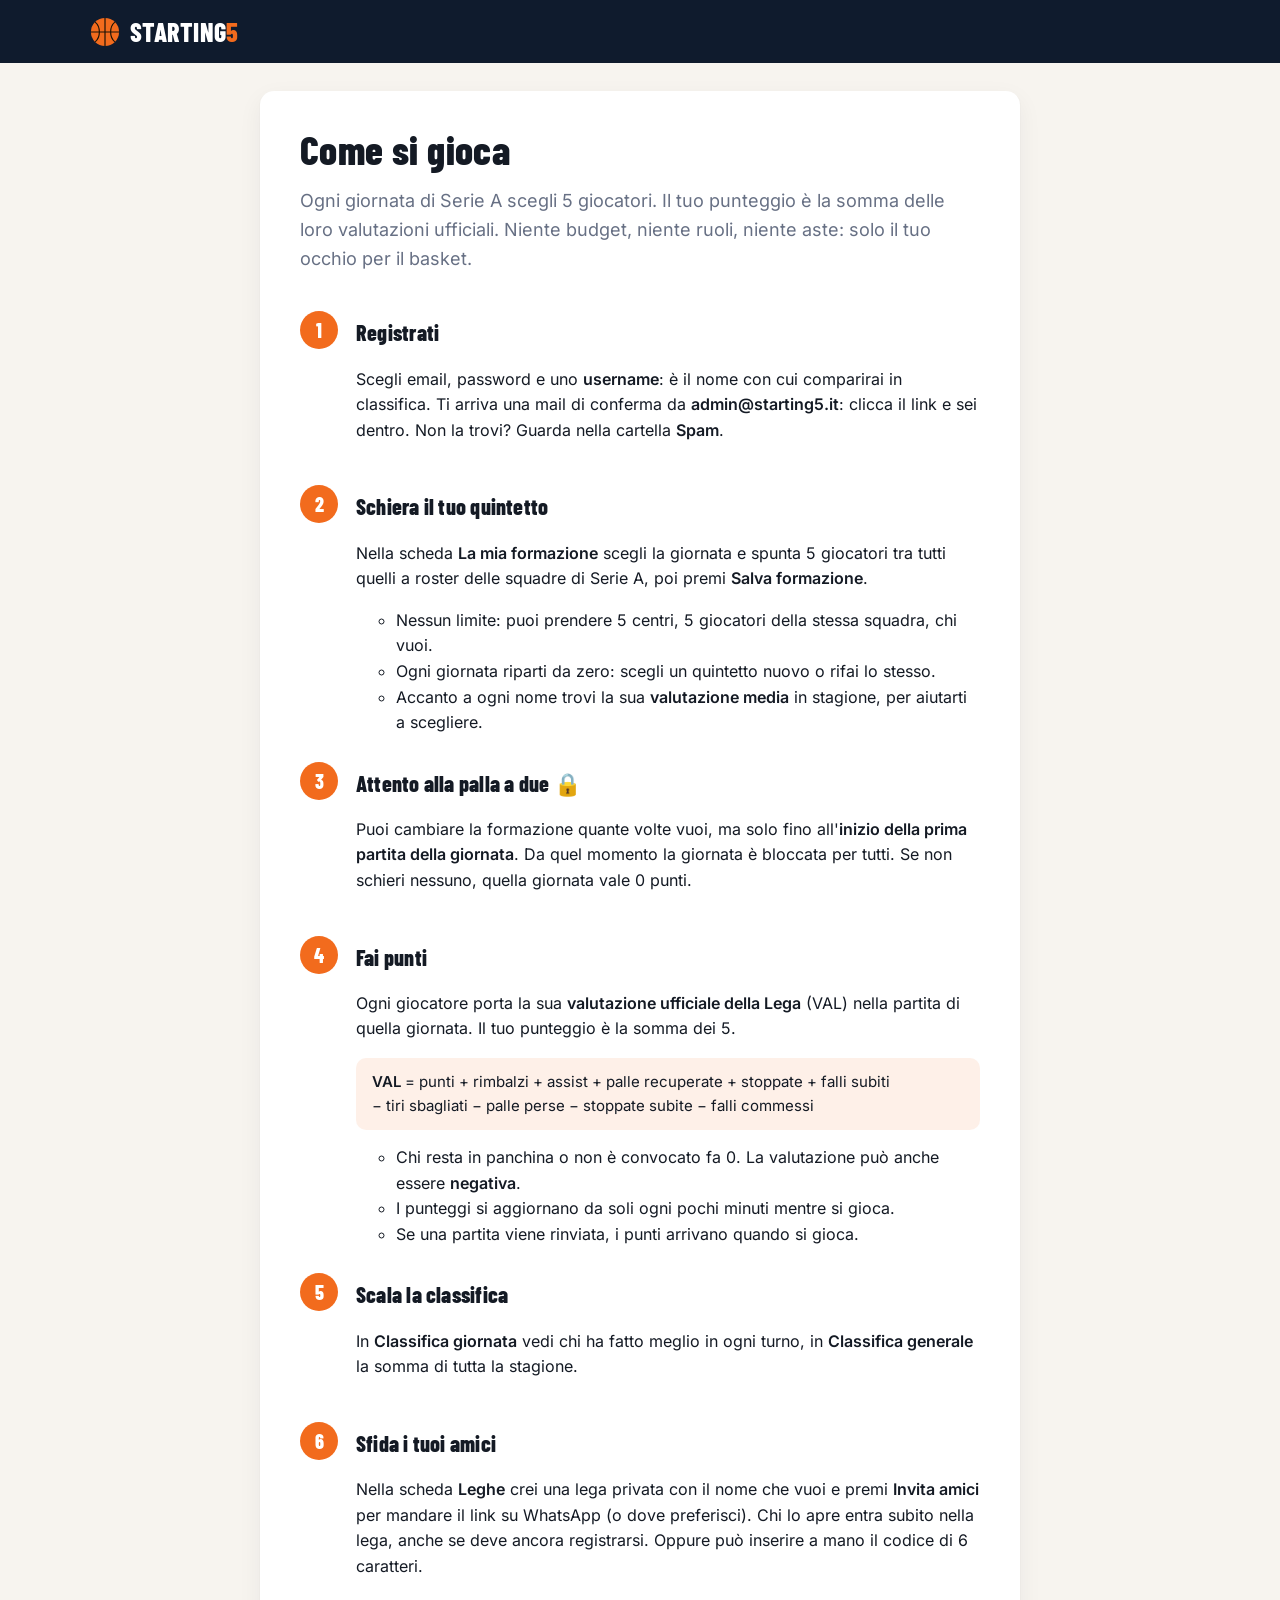
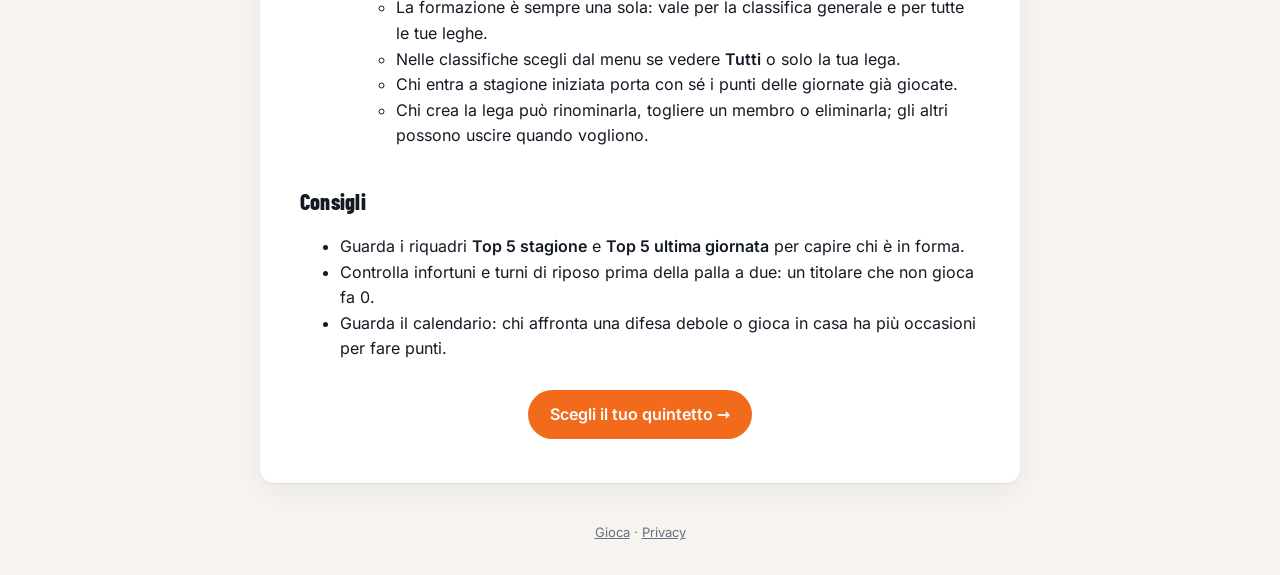
==== docs/come-si-gioca.html @ 279c712b "Pagina Come si gioca Co-Authored-By: Claude Opus 5.5 <noreply@anthropic.com>" ====
<!doctype html>
<html lang="it">
<head>
  <meta charset="utf-8">
  <meta name="viewport" content="width=device-width, initial-scale=1">
  <title>Come si gioca — Starting5</title>
  <meta name="description" content="Regole di Starting5: scegli 5 giocatori di Serie A ogni giornata, somma le valutazioni ufficiali della Lega e sfida i tuoi amici nelle leghe private.">
  <link rel="icon" href="data:image/svg+xml,%3Csvg xmlns='http://www.w3.org/2000/svg' viewBox='0 0 64 64'%3E%3Ccircle cx='32' cy='32' r='30' fill='%23f26b1d'/%3E%3Cg fill='none' stroke='%231a1206' stroke-width='3'%3E%3Cpath d='M2 32h60M32 2v60M11 11c12 10 12 32 0 42M53 11c-12 10-12 32 0 42'/%3E%3C/g%3E%3C/svg%3E">
  <link rel="stylesheet" href="fonts.css?v=6">
  <link rel="stylesheet" href="style.css?v=9">
</head>
<body>
  <header class="topbar">
    <a class="brand" href="./" aria-label="Starting5 home">
      <svg class="ball" viewBox="0 0 64 64" aria-hidden="true"><circle cx="32" cy="32" r="30"/><path d="M2 32h60M32 2v60M11 11c12 10 12 32 0 42M53 11c-12 10-12 32 0 42"/></svg>
      <span>STARTING<b>5</b></span>
    </a>
  </header>
  <main>
    <article class="card legal howto">
      <h1>Come si gioca</h1>
      <p class="lead-in">Ogni giornata di Serie A scegli 5 giocatori. Il tuo punteggio è la somma delle loro valutazioni ufficiali. Niente budget, niente ruoli, niente aste: solo il tuo occhio per il basket.</p>

      <ol class="steps">
        <li>
          <h2>Registrati</h2>
          <p>Scegli email, password e uno <b>username</b>: è il nome con cui comparirai in classifica.
            Ti arriva una mail di conferma da <b>admin@starting5.it</b>: clicca il link e sei dentro. Non la trovi? Guarda nella cartella <b>Spam</b>.</p>
        </li>
        <li>
          <h2>Schiera il tuo quintetto</h2>
          <p>Nella scheda <b>La mia formazione</b> scegli la giornata e spunta 5 giocatori tra tutti quelli a roster delle squadre di Serie A, poi premi <b>Salva formazione</b>.</p>
          <ul>
            <li>Nessun limite: puoi prendere 5 centri, 5 giocatori della stessa squadra, chi vuoi.</li>
            <li>Ogni giornata riparti da zero: scegli un quintetto nuovo o rifai lo stesso.</li>
            <li>Accanto a ogni nome trovi la sua <b>valutazione media</b> in stagione, per aiutarti a scegliere.</li>
          </ul>
        </li>
        <li>
          <h2>Attento alla palla a due 🔒</h2>
          <p>Puoi cambiare la formazione quante volte vuoi, ma solo fino all'<b>inizio della prima partita della giornata</b>. Da quel momento la giornata è bloccata per tutti.
            Se non schieri nessuno, quella giornata vale 0 punti.</p>
        </li>
        <li>
          <h2>Fai punti</h2>
          <p>Ogni giocatore porta la sua <b>valutazione ufficiale della Lega</b> (VAL) nella partita di quella giornata. Il tuo punteggio è la somma dei 5.</p>
          <p class="formula"><b>VAL</b> = punti + rimbalzi + assist + palle recuperate + stoppate + falli subiti
            <br>− tiri sbagliati − palle perse − stoppate subite − falli commessi</p>
          <ul>
            <li>Chi resta in panchina o non è convocato fa 0. La valutazione può anche essere <b>negativa</b>.</li>
            <li>I punteggi si aggiornano da soli ogni pochi minuti mentre si gioca.</li>
            <li>Se una partita viene rinviata, i punti arrivano quando si gioca.</li>
          </ul>
        </li>
        <li>
          <h2>Scala la classifica</h2>
          <p>In <b>Classifica giornata</b> vedi chi ha fatto meglio in ogni turno, in <b>Classifica generale</b> la somma di tutta la stagione.</p>
        </li>
        <li>
          <h2>Sfida i tuoi amici</h2>
          <p>Nella scheda <b>Leghe</b> crei una lega privata con il nome che vuoi e premi <b>Invita amici</b> per mandare il link su WhatsApp (o dove preferisci).
            Chi lo apre entra subito nella lega, anche se deve ancora registrarsi. Oppure può inserire a mano il codice di 6 caratteri.</p>
          <ul>
            <li>La formazione è sempre una sola: vale per la classifica generale e per tutte le tue leghe.</li>
            <li>Nelle classifiche scegli dal menu se vedere <b>Tutti</b> o solo la tua lega.</li>
            <li>Chi entra a stagione iniziata porta con sé i punti delle giornate già giocate.</li>
            <li>Chi crea la lega può rinominarla, togliere un membro o eliminarla; gli altri possono uscire quando vogliono.</li>
          </ul>
        </li>
      </ol>

      <h2>Consigli</h2>
      <ul>
        <li>Guarda i riquadri <b>Top 5 stagione</b> e <b>Top 5 ultima giornata</b> per capire chi è in forma.</li>
        <li>Controlla infortuni e turni di riposo prima della palla a due: un titolare che non gioca fa 0.</li>
        <li>Guarda il calendario: chi affronta una difesa debole o gioca in casa ha più occasioni per fare punti.</li>
      </ul>

      <p class="cta"><a class="button" href="./">Scegli il tuo quintetto →</a></p>
    </article>
  </main>
  <footer><p><a href="./">Gioca</a> · <a href="privacy.html">Privacy</a></p></footer>
</body>
</html>
---- docs/fonts.css ----
/* Font self-hosted (Google Fonts, licenza OFL): nessuna richiesta a server Google. */
/* latin-ext */
@font-face {
  font-family: 'Barlow Condensed';
  font-style: normal;
  font-weight: 600;
  font-display: swap;
  src: url(fonts/BarlowCondensed-600-latin-ext.woff2) format('woff2');
  unicode-range: U+0100-02BA, U+02BD-02C5, U+02C7-02CC, U+02CE-02D7, U+02DD-02FF, U+0304, U+0308, U+0329, U+1D00-1DBF, U+1E00-1E9F, U+1EF2-1EFF, U+2020, U+20A0-20AB, U+20AD-20C4, U+2113, U+2C60-2C7F, U+A720-A7FF;
}
/* latin */
@font-face {
  font-family: 'Barlow Condensed';
  font-style: normal;
  font-weight: 600;
  font-display: swap;
  src: url(fonts/BarlowCondensed-600-latin.woff2) format('woff2');
  unicode-range: U+0000-00FF, U+0131, U+0152-0153, U+02BB-02BC, U+02C6, U+02DA, U+02DC, U+0304, U+0308, U+0329, U+2000-206F, U+20AC, U+2122, U+2191, U+2193, U+2212, U+2215, U+FEFF, U+FFFD;
}
/* latin-ext */
@font-face {
  font-family: 'Barlow Condensed';
  font-style: normal;
  font-weight: 800;
  font-display: swap;
  src: url(fonts/BarlowCondensed-800-latin-ext.woff2) format('woff2');
  unicode-range: U+0100-02BA, U+02BD-02C5, U+02C7-02CC, U+02CE-02D7, U+02DD-02FF, U+0304, U+0308, U+0329, U+1D00-1DBF, U+1E00-1E9F, U+1EF2-1EFF, U+2020, U+20A0-20AB, U+20AD-20C4, U+2113, U+2C60-2C7F, U+A720-A7FF;
}
/* latin */
@font-face {
  font-family: 'Barlow Condensed';
  font-style: normal;
  font-weight: 800;
  font-display: swap;
  src: url(fonts/BarlowCondensed-800-latin.woff2) format('woff2');
  unicode-range: U+0000-00FF, U+0131, U+0152-0153, U+02BB-02BC, U+02C6, U+02DA, U+02DC, U+0304, U+0308, U+0329, U+2000-206F, U+20AC, U+2122, U+2191, U+2193, U+2212, U+2215, U+FEFF, U+FFFD;
}
/* latin-ext */
@font-face {
  font-family: 'Inter';
  font-style: normal;
  font-weight: 400;
  font-display: swap;
  src: url(fonts/Inter-var-latin-ext.woff2) format('woff2');
  unicode-range: U+0100-02BA, U+02BD-02C5, U+02C7-02CC, U+02CE-02D7, U+02DD-02FF, U+0304, U+0308, U+0329, U+1D00-1DBF, U+1E00-1E9F, U+1EF2-1EFF, U+2020, U+20A0-20AB, U+20AD-20C4, U+2113, U+2C60-2C7F, U+A720-A7FF;
}
/* latin */
@font-face {
  font-family: 'Inter';
  font-style: normal;
  font-weight: 400;
  font-display: swap;
  src: url(fonts/Inter-var-latin.woff2) format('woff2');
  unicode-range: U+0000-00FF, U+0131, U+0152-0153, U+02BB-02BC, U+02C6, U+02DA, U+02DC, U+0304, U+0308, U+0329, U+2000-206F, U+20AC, U+2122, U+2191, U+2193, U+2212, U+2215, U+FEFF, U+FFFD;
}
/* latin-ext */
@font-face {
  font-family: 'Inter';
  font-style: normal;
  font-weight: 500;
  font-display: swap;
  src: url(fonts/Inter-var-latin-ext.woff2) format('woff2');
  unicode-range: U+0100-02BA, U+02BD-02C5, U+02C7-02CC, U+02CE-02D7, U+02DD-02FF, U+0304, U+0308, U+0329, U+1D00-1DBF, U+1E00-1E9F, U+1EF2-1EFF, U+2020, U+20A0-20AB, U+20AD-20C4, U+2113, U+2C60-2C7F, U+A720-A7FF;
}
/* latin */
@font-face {
  font-family: 'Inter';
  font-style: normal;
  font-weight: 500;
  font-display: swap;
  src: url(fonts/Inter-var-latin.woff2) format('woff2');
  unicode-range: U+0000-00FF, U+0131, U+0152-0153, U+02BB-02BC, U+02C6, U+02DA, U+02DC, U+0304, U+0308, U+0329, U+2000-206F, U+20AC, U+2122, U+2191, U+2193, U+2212, U+2215, U+FEFF, U+FFFD;
}
/* latin-ext */
@font-face {
  font-family: 'Inter';
  font-style: normal;
  font-weight: 600;
  font-display: swap;
  src: url(fonts/Inter-var-latin-ext.woff2) format('woff2');
  unicode-range: U+0100-02BA, U+02BD-02C5, U+02C7-02CC, U+02CE-02D7, U+02DD-02FF, U+0304, U+0308, U+0329, U+1D00-1DBF, U+1E00-1E9F, U+1EF2-1EFF, U+2020, U+20A0-20AB, U+20AD-20C4, U+2113, U+2C60-2C7F, U+A720-A7FF;
}
/* latin */
@font-face {
  font-family: 'Inter';
  font-style: normal;
  font-weight: 600;
  font-display: swap;
  src: url(fonts/Inter-var-latin.woff2) format('woff2');
  unicode-range: U+0000-00FF, U+0131, U+0152-0153, U+02BB-02BC, U+02C6, U+02DA, U+02DC, U+0304, U+0308, U+0329, U+2000-206F, U+20AC, U+2122, U+2191, U+2193, U+2212, U+2215, U+FEFF, U+FFFD;
}
---- docs/style.css ----
:root {
  --bg: #f7f4ef;
  --surface: #ffffff;
  --fg: #141a24;
  --muted: #677084;
  --line: #e6e1d8;
  --accent: #f26b1d;
  --accent-ink: #ffffff;
  --navy: #0f1b2d;
  --navy-2: #1c2f4a;
  --gold: #e8b931;
  --silver: #b7c0cc;
  --bronze: #cd8a4f;
  --radius: 14px;
  --shadow: 0 1px 2px rgb(15 27 45 / .06), 0 8px 24px rgb(15 27 45 / .06);
  --display: 'Barlow Condensed', 'Arial Narrow', system-ui, sans-serif;
  color-scheme: light;
}
@media (prefers-color-scheme: dark) {
  :root {
    --bg: #0c121c; --surface: #151d2a; --fg: #eef1f6; --muted: #98a2b5; --line: #263246;
    --shadow: 0 1px 2px rgb(0 0 0 / .3), 0 8px 24px rgb(0 0 0 / .25);
    color-scheme: dark;
  }
}

* { box-sizing: border-box; }
[hidden] { display: none !important; } /* author display rules must never beat the hidden attribute */
body { margin: 0; font: 16px/1.5 Inter, system-ui, sans-serif; background: var(--bg); color: var(--fg); -webkit-font-smoothing: antialiased; }
h1, h2, .brand, .tabs button, .pos, .standings td:first-child, .slot em { font-family: var(--display); letter-spacing: .01em; }
small { color: var(--muted); }

/* ---------- controls ---------- */
button {
  font: 600 15px/1 Inter, system-ui, sans-serif; padding: 12px 18px; border: 0; border-radius: 999px;
  background: var(--accent); color: var(--accent-ink); cursor: pointer; transition: transform .1s, filter .15s, background .15s;
}
button:hover:not(:disabled) { filter: brightness(1.06); }
button:active:not(:disabled) { transform: translateY(1px); }
button:disabled { opacity: .45; cursor: not-allowed; }
button:focus-visible, input:focus-visible, select:focus-visible, a:focus-visible { outline: 3px solid color-mix(in srgb, var(--accent) 55%, transparent); outline-offset: 2px; }
button.ghost { background: transparent; color: inherit; box-shadow: inset 0 0 0 1.5px currentColor; }
button.small { padding: 8px 14px; font-size: 14px; }
input, select {
  font: inherit; width: 100%; padding: 11px 14px; border: 1.5px solid var(--line); border-radius: 10px;
  background: var(--surface); color: var(--fg);
}
label { display: grid; gap: 6px; font-weight: 500; font-size: 14px; }
.card { background: var(--surface); border-radius: var(--radius); box-shadow: var(--shadow); }

/* ---------- top bar ---------- */
.topbar {
  position: sticky; top: 0; z-index: 10; display: flex; justify-content: space-between; align-items: center;
  padding: 12px max(16px, calc((100% - 1100px) / 2)); background: var(--navy); color: #fff;
}
.brand { display: flex; align-items: center; gap: 10px; color: inherit; text-decoration: none; font-size: 26px; font-weight: 800; }
.brand b { color: var(--accent); }
.ball { width: 30px; height: 30px; }
.ball circle, .hero-ball circle { fill: var(--accent); }
.ball path, .hero-ball path { fill: none; stroke: #1a1206; stroke-width: 2.5; }
#account { display: flex; align-items: center; gap: 12px; }
.user { font-weight: 600; }

/* ---------- hero ---------- */
.hero { position: relative; overflow: hidden; color: #fff; background: radial-gradient(120% 140% at 85% 0%, var(--navy-2), var(--navy) 60%); }
.court { position: absolute; inset: 0; width: 100%; height: 100%; }
.court * { fill: none; stroke: rgb(255 255 255 / .07); stroke-width: 2; }
.hero-inner {
  position: relative; max-width: 1100px; margin: 0 auto; padding: 56px 16px 64px;
  display: grid; grid-template-columns: 1.2fr 1fr; gap: 40px; align-items: center;
}
.eyebrow { margin: 0 0 8px; color: var(--accent); font-weight: 600; text-transform: uppercase; letter-spacing: .12em; font-size: 13px; }
.hero h1 { margin: 0; font-size: clamp(48px, 8vw, 88px); line-height: .92; font-weight: 800; text-transform: uppercase; }
.hero h1 span { color: var(--accent); }
.lead { max-width: 30em; margin: 20px 0 24px; color: #c9d2e0; font-size: 17px; }
.rules { display: flex; flex-wrap: wrap; gap: 10px; margin: 0; padding: 0; list-style: none; }
.rules li { padding: 8px 14px; border-radius: 999px; background: rgb(255 255 255 / .08); font-size: 14px; color: #dbe2ec; }
.rules b { color: #fff; margin-right: 4px; }
.hero-ball { position: absolute; right: -60px; bottom: -80px; width: 280px; height: 280px; opacity: .9; transform: rotate(-18deg); }

.auth { position: relative; z-index: 1; display: grid; gap: 14px; padding: 28px; color: var(--fg); }
.auth h2 { margin: 0; font-size: 32px; text-transform: uppercase; }
.auth .row { display: flex; gap: 10px; }
.auth .row button { flex: 1; }
.auth button.ghost { color: var(--fg); }
#auth-msg { margin: 0; min-height: 1.5em; font-size: 14px; color: var(--muted); }
#auth-msg:empty { display: none; }

/* logged in: compact hero, no ball/auth */
.logged .hero-inner { padding: 28px 16px 54px; grid-template-columns: 1fr; }
.logged .lead, .logged .rules, .logged .hero-ball { display: none; }
.logged .hero h1 { font-size: clamp(36px, 5vw, 52px); }
.logged .hero h1 br { display: none; }

/* ---------- tabs ---------- */
.tabs {
  display: flex; gap: 6px; max-width: 1100px; margin: -26px auto 0; padding: 6px; position: relative; z-index: 2;
  width: calc(100% - 32px); background: var(--surface); border-radius: 999px; box-shadow: var(--shadow); overflow-x: auto;
}
.tabs button { flex: 1; white-space: nowrap; background: transparent; color: var(--muted); font-size: 19px; font-weight: 600; padding: 10px 16px; }
.tabs button.active { background: var(--navy); color: #fff; }
@media (prefers-color-scheme: dark) { .tabs button.active { background: var(--accent); } }

main { max-width: 1100px; margin: 0 auto; padding: 28px 16px 16px; }
.hint { color: var(--muted); text-align: center; padding: 24px 0; }
.bar { display: flex; flex-wrap: wrap; gap: 12px; align-items: end; margin-bottom: 16px; }
.bar .select { min-width: 260px; }
#lineup-status { margin: 0 0 10px; color: var(--muted); }

/* ---------- the five slots, drawn on a half court ---------- */
.floor {
  list-style: none; margin: 0 0 28px; padding: 28px; display: grid; grid-template-columns: repeat(5, 1fr); gap: 14px;
  border-radius: var(--radius); box-shadow: var(--shadow); position: relative;
  background:
    radial-gradient(circle at 50% 100%, transparent 118px, rgb(255 255 255 / .35) 119px 121px, transparent 122px),
    repeating-linear-gradient(90deg, #d9a66b 0 46px, #d29d60 46px 92px);
}
.slot {
  position: relative; display: grid; align-content: center; justify-items: center; gap: 2px; min-height: 132px; padding: 14px 10px;
  border-radius: 12px; text-align: center; background: rgb(255 255 255 / .55); border: 2px dashed rgb(15 27 45 / .25); color: #3a2a17;
}
.slot small { color: #5c4630; }
.slot.filled { background: var(--navy); border: 0; color: #fff; box-shadow: 0 6px 18px rgb(15 27 45 / .25); }
.slot.filled small { color: #aeb9cb; }
.slot b { font-size: 15px; line-height: 1.2; }
.pos {
  display: grid; place-items: center; width: 34px; height: 34px; margin-bottom: 6px; border-radius: 50%;
  background: var(--accent); color: #fff; font-size: 20px; font-weight: 800;
}
.slot em { font-style: normal; font-size: 34px; font-weight: 800; color: var(--accent); line-height: 1; margin-top: 6px; }
.remove {
  position: absolute; top: 6px; right: 6px; width: 28px; height: 28px; padding: 0; border-radius: 50%;
  background: rgb(255 255 255 / .12); color: #fff; font-size: 18px;
}

/* ---------- player picker ---------- */
.sticky { position: sticky; top: 62px; z-index: 5; padding: 10px 0; background: var(--bg); }
.sticky input { flex: 1; min-width: 200px; }
#players { display: grid; grid-template-columns: repeat(auto-fill, minmax(280px, 1fr)); gap: 16px; }
fieldset { margin: 0; padding: 16px; border: 0; background: var(--surface); border-radius: var(--radius); box-shadow: var(--shadow); }
legend { float: left; width: 100%; margin-bottom: 8px; font: 800 20px/1.2 var(--display); text-transform: uppercase; }
fieldset label {
  display: flex; align-items: center; gap: 10px; padding: 8px 10px; border-radius: 10px; font-weight: 400; font-size: 15px; cursor: pointer;
}
fieldset label:hover { background: color-mix(in srgb, var(--accent) 7%, transparent); }
fieldset label:has(input:checked) { background: color-mix(in srgb, var(--accent) 14%, transparent); font-weight: 600; }
fieldset label:has(input:disabled) { opacity: .45; cursor: not-allowed; }
fieldset input { width: 18px; height: 18px; accent-color: var(--accent); flex: none; }
.no { min-width: 28px; font: 600 13px/1 var(--display); color: var(--muted); }
.nm { flex: 1; }

/* ---------- standings ---------- */
.standings { width: 100%; border-collapse: separate; border-spacing: 0; overflow: hidden; }
.standings th { padding: 14px 18px; text-align: left; font-size: 12px; text-transform: uppercase; letter-spacing: .1em; color: var(--muted); border-bottom: 1px solid var(--line); }
.standings td { padding: 14px 18px; border-bottom: 1px solid var(--line); }
.standings tr:last-child td { border-bottom: 0; }
.standings th:last-child, .standings td:last-child { text-align: right; font-weight: 600; font-variant-numeric: tabular-nums; }
.standings td:first-child { width: 64px; font-size: 22px; font-weight: 800; color: var(--muted); }
.standings tbody tr:nth-child(1) td:first-child { color: var(--gold); }
.standings tbody tr:nth-child(2) td:first-child { color: var(--silver); }
.standings tbody tr:nth-child(3) td:first-child { color: var(--bronze); }
.standings tr.me td { background: color-mix(in srgb, var(--accent) 10%, transparent); font-weight: 600; }

footer { max-width: 1100px; margin: 24px auto 32px; padding: 0 16px; color: var(--muted); font-size: 13px; text-align: center; }

/* ---------- mobile ---------- */
@media (max-width: 760px) {
  .hero-inner { grid-template-columns: 1fr; padding: 36px 16px 56px; gap: 28px; }
  .hero-ball { width: 160px; height: 160px; right: -40px; top: 20px; bottom: auto; opacity: .25; }
  .floor { grid-template-columns: 1fr; padding: 16px; gap: 10px; }
  .slot { min-height: 0; grid-template-columns: auto 1fr auto; justify-items: start; text-align: left; column-gap: 12px; padding: 10px 44px 10px 12px; }
  .slot .pos { grid-row: span 2; margin: 0; }
  .slot em { grid-row: span 2; grid-column: 3; margin: 0; font-size: 28px; }
  .slot:not(.filled) small { grid-row: span 2; }
  .remove { top: 50%; transform: translateY(-50%); }
  .tabs { border-radius: 18px; }
  .tabs button { font-size: 15px; padding: 8px 6px; white-space: normal; line-height: 1.1; border-radius: 14px; }
  .slot b, .slot small { grid-column: 2; }
  .bar .select { min-width: 0; width: 100%; }
  .sticky { top: 54px; }
  .brand { font-size: 22px; }
}
.standings td.empty { width: auto; text-align: center; font: 400 15px/1.5 Inter, system-ui, sans-serif; color: var(--muted); padding: 28px; }
.slot small { align-self: center; }

/* ---------- top 5 boxes + season average ---------- */
.tops { display: grid; grid-template-columns: 1fr 1fr; gap: 16px; margin-bottom: 28px; }
.top { padding: 18px 20px; }
.top h3 { margin: 0 0 10px; font: 800 22px/1.2 var(--display); text-transform: uppercase; }
.top h3 small { font: 500 13px/1 Inter, system-ui, sans-serif; text-transform: none; margin-left: 6px; }
.top ol { margin: 0; padding: 0; list-style: none; counter-reset: top; }
.top li { display: flex; align-items: center; gap: 12px; padding: 9px 0; border-top: 1px solid var(--line); counter-increment: top; }
.top li:first-child { border-top: 0; }
.top li::before { content: counter(top); width: 26px; height: 26px; flex: none; display: grid; place-items: center; border-radius: 50%; background: var(--navy); color: #fff; font: 800 15px/1 var(--display); }
.top li:first-child::before { background: var(--accent); }
.top li.empty::before { content: none; }
.top li.empty { color: var(--muted); }
.top .nm { display: grid; line-height: 1.25; }
.top b { font: 800 26px/1 var(--display); color: var(--accent); font-variant-numeric: tabular-nums; }
.avg {
  min-width: 42px; padding: 4px 8px; border-radius: 999px; text-align: center; flex: none;
  background: color-mix(in srgb, var(--accent) 14%, transparent); color: var(--accent); font: 800 15px/1 var(--display);
}
fieldset label .nm small { margin-left: 4px; font-size: 12px; }
@media (max-width: 760px) { .tops { grid-template-columns: 1fr; } }

/* privacy & account */
.fine { margin: 0; font-size: 12px; color: var(--muted); }
footer a, button.link { color: inherit; text-decoration: underline; }
button.link { background: none; border: 0; padding: 0; font: inherit; cursor: pointer; box-shadow: none; }
.legal { max-width: 760px; margin: 0 auto; padding: 28px clamp(18px, 4vw, 40px); }
.legal h1 { margin: 0; font-size: 40px; }
.legal h2 { margin: 28px 0 6px; font-size: 22px; }
.legal p, .legal li { line-height: 1.6; }
.legal a, .fine a { color: var(--accent); }

/* ---------- private leagues ---------- */
.league-forms { display: grid; grid-template-columns: 1fr 1fr; gap: 16px; margin-bottom: 12px; }
.league-form, .league { padding: 18px 20px; display: grid; gap: 12px; align-content: start; }
.league-form h3, .league h3 { margin: 0; font: 800 22px/1.2 var(--display); text-transform: uppercase; }
.league-form button { justify-self: start; }
#leagues-msg { min-height: 1.5em; margin: 0 0 12px; color: var(--muted); }
#leagues-list { display: grid; grid-template-columns: repeat(auto-fill, minmax(300px, 1fr)); gap: 16px; }
#leagues-list > .hint { grid-column: 1 / -1; }
.league header small { color: var(--muted); }
.league code { font: 600 15px/1 ui-monospace, monospace; letter-spacing: .08em; color: var(--fg); }
.league .row { display: flex; flex-wrap: wrap; gap: 8px; }
.league summary { cursor: pointer; color: var(--muted); font-size: 14px; }
.roster { list-style: none; margin: 8px 0 0; padding: 0; }
.roster li { display: flex; align-items: center; gap: 8px; min-height: 40px; border-top: 1px solid var(--line); }
.roster li span { flex: 1; }
.roster .tag { font-size: 12px; font-weight: 600; color: var(--accent); }
.roster button { padding: 6px 12px; font-size: 13px; }
.invite { margin: 0; padding: 10px 12px; border-radius: 10px; background: color-mix(in srgb, var(--accent) 14%, transparent); font-size: 14px; }
@media (max-width: 760px) { .league-forms { grid-template-columns: 1fr; } }

/* ---------- come si gioca ---------- */
.howto .lead-in { font-size: 18px; color: var(--muted); margin: 8px 0 20px; }
.steps { list-style: none; margin: 0; padding: 0; counter-reset: step; }
.steps > li { position: relative; padding: 4px 0 8px 56px; counter-increment: step; }
.steps > li::before {
  content: counter(step); position: absolute; left: 0; top: 18px; width: 38px; height: 38px; display: grid; place-items: center;
  border-radius: 50%; background: var(--accent); color: #fff; font: 800 20px/1 var(--display);
}
.steps h2 { margin-top: 18px; }
.formula { padding: 12px 16px; border-radius: 10px; background: color-mix(in srgb, var(--accent) 10%, transparent); font-size: 15px; }
.cta { margin-top: 28px; text-align: center; }
a.button { display: inline-block; padding: 12px 22px; border-radius: 999px; background: var(--accent); color: var(--accent-ink); font-weight: 600; text-decoration: none; }
.legal a.button { color: var(--accent-ink); }
.howto-link { margin: 14px 0 0; }
.howto-link a { color: #fff; font-weight: 600; }
@media (max-width: 760px) { .steps > li { padding-left: 48px; } .steps > li::before { width: 32px; height: 32px; font-size: 17px; } }
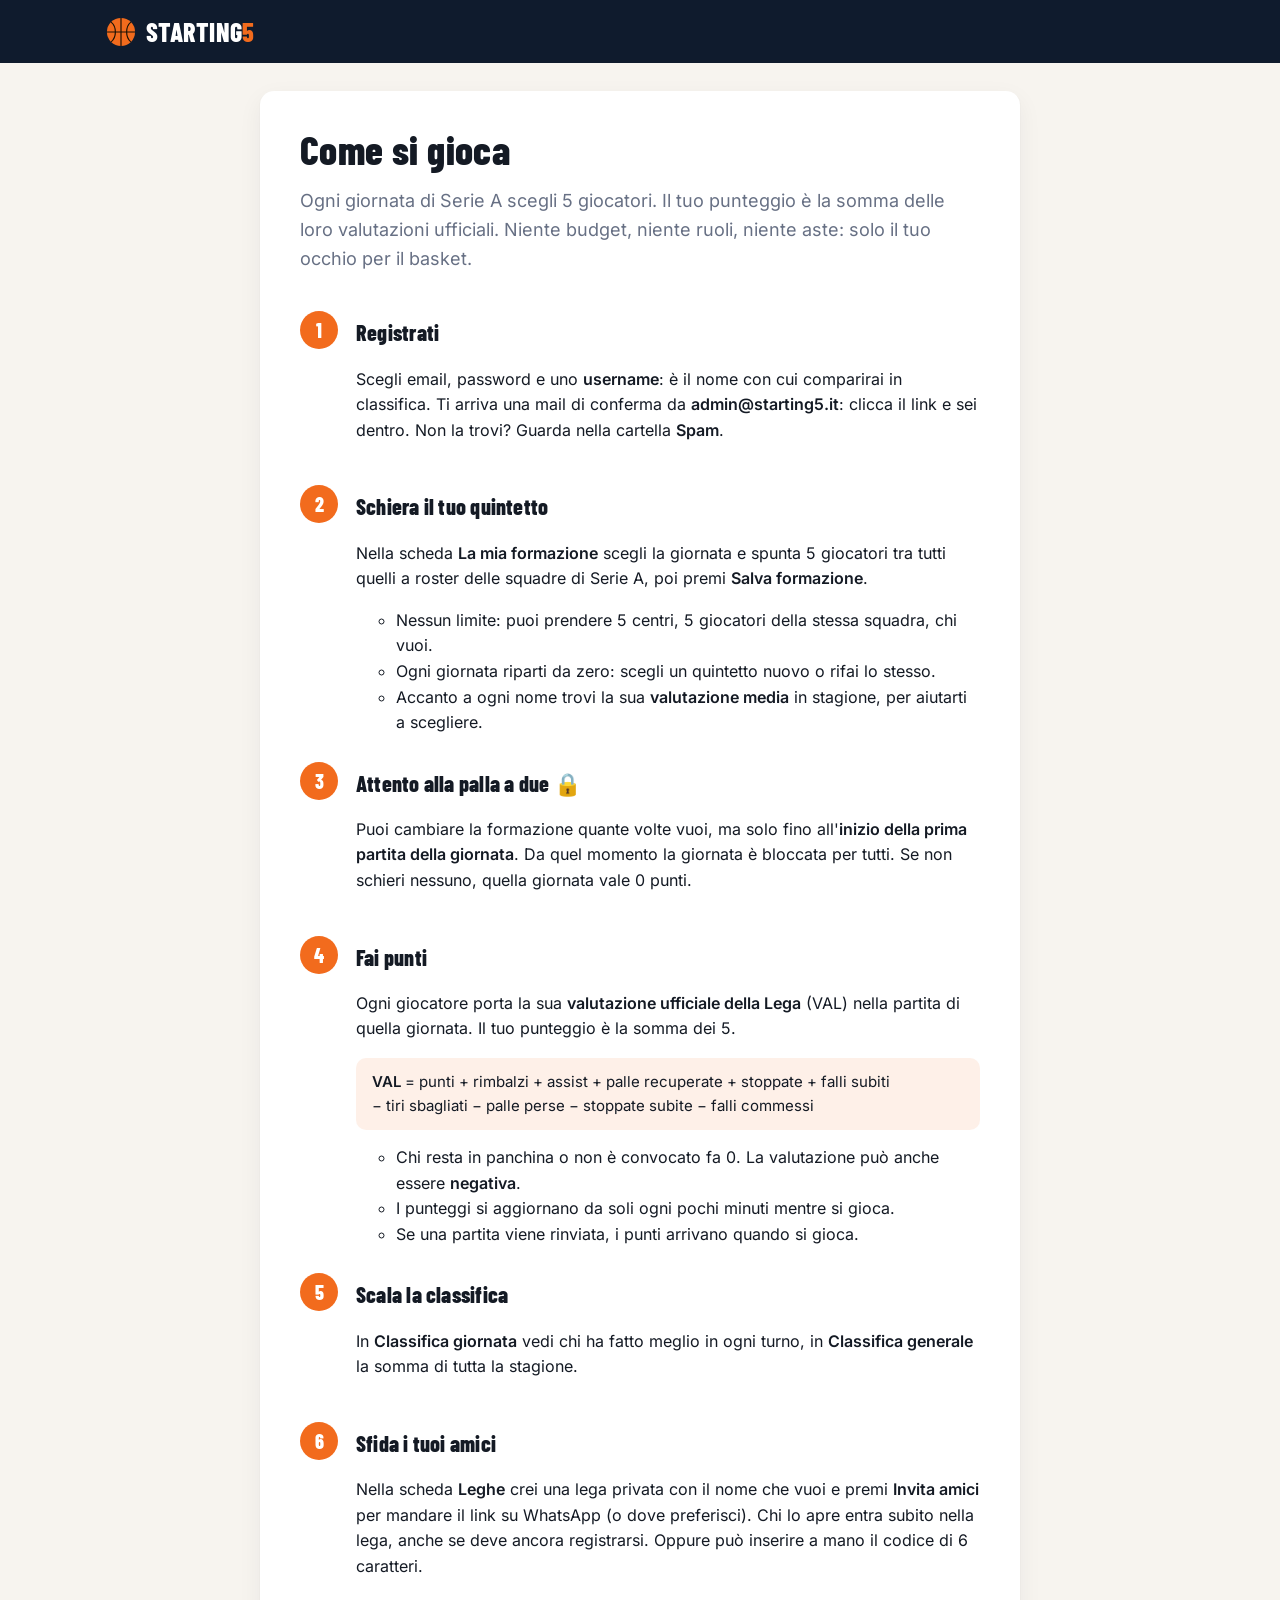
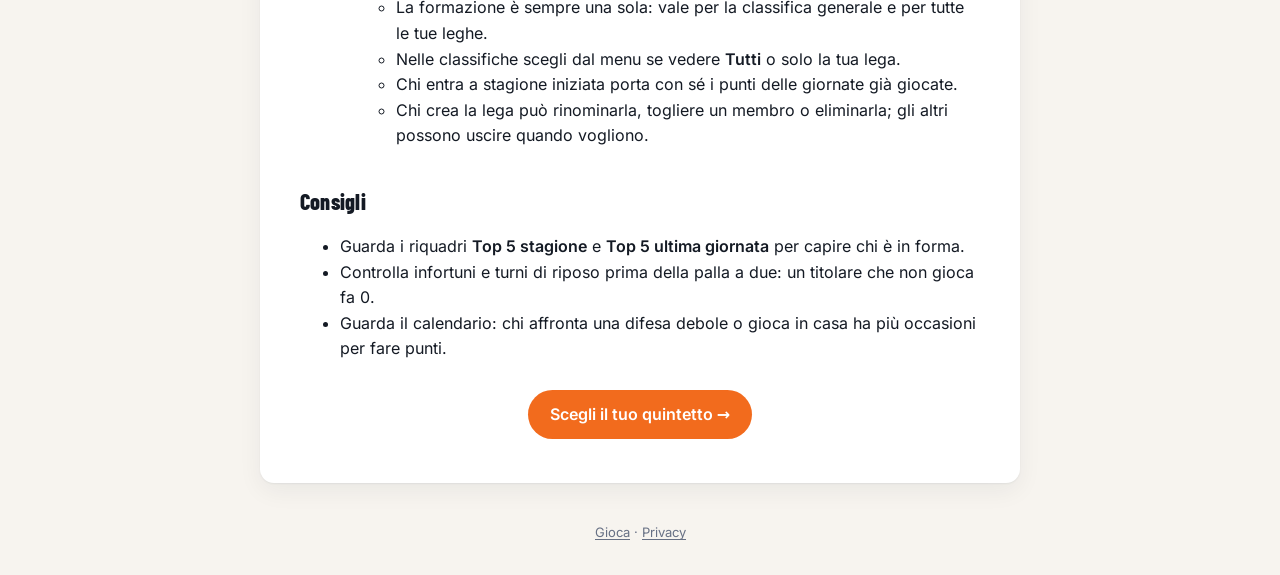
==== commit 117a7c52: "Grafica rifinita, prossima giornata, avversari e record nella scelta - Bordi allineati, pallone spos" ====
--- a/docs/come-si-gioca.html
+++ b/docs/come-si-gioca.html
@@ -7,7 +7,7 @@
   <meta name="description" content="Regole di Starting5: scegli 5 giocatori di Serie A ogni giornata, somma le valutazioni ufficiali della Lega e sfida i tuoi amici nelle leghe private.">
   <link rel="icon" href="data:image/svg+xml,%3Csvg xmlns='http://www.w3.org/2000/svg' viewBox='0 0 64 64'%3E%3Ccircle cx='32' cy='32' r='30' fill='%23f26b1d'/%3E%3Cg fill='none' stroke='%231a1206' stroke-width='3'%3E%3Cpath d='M2 32h60M32 2v60M11 11c12 10 12 32 0 42M53 11c-12 10-12 32 0 42'/%3E%3C/g%3E%3C/svg%3E">
   <link rel="stylesheet" href="fonts.css?v=6">
-  <link rel="stylesheet" href="style.css?v=9">
+  <link rel="stylesheet" href="style.css?v=13">
 </head>
 <body>
   <header class="topbar">
--- a/docs/style.css
+++ b/docs/style.css
@@ -35,23 +35,27 @@
   font: 600 15px/1 Inter, system-ui, sans-serif; padding: 12px 18px; border: 0; border-radius: 999px;
   background: var(--accent); color: var(--accent-ink); cursor: pointer; transition: transform .1s, filter .15s, background .15s;
 }
-button:hover:not(:disabled) { filter: brightness(1.06); }
-button:active:not(:disabled) { transform: translateY(1px); }
+button:hover:not(:disabled), a.button:hover { filter: brightness(1.06); transform: translateY(-1px); box-shadow: 0 6px 16px color-mix(in srgb, var(--accent) 30%, transparent); }
+button.ghost:hover:not(:disabled), button.link:hover, .remove:hover { box-shadow: inset 0 0 0 1.5px currentColor; }
+button:active:not(:disabled), a.button:active { transform: translateY(1px); filter: brightness(.96); box-shadow: none; }
+a.button { transition: transform .1s, filter .15s, box-shadow .15s; }
 button:disabled { opacity: .45; cursor: not-allowed; }
 button:focus-visible, input:focus-visible, select:focus-visible, a:focus-visible { outline: 3px solid color-mix(in srgb, var(--accent) 55%, transparent); outline-offset: 2px; }
 button.ghost { background: transparent; color: inherit; box-shadow: inset 0 0 0 1.5px currentColor; }
 button.small { padding: 8px 14px; font-size: 14px; }
 input, select {
   font: inherit; width: 100%; padding: 11px 14px; border: 1.5px solid var(--line); border-radius: 10px;
-  background: var(--surface); color: var(--fg);
-}
+  background: var(--surface); color: var(--fg); transition: border-color .15s;
+}
+input:hover, select:hover { border-color: color-mix(in srgb, var(--fg) 25%, var(--line)); }
+input:focus, select:focus { border-color: var(--accent); }
 label { display: grid; gap: 6px; font-weight: 500; font-size: 14px; }
 .card { background: var(--surface); border-radius: var(--radius); box-shadow: var(--shadow); }
 
 /* ---------- top bar ---------- */
 .topbar {
   position: sticky; top: 0; z-index: 10; display: flex; justify-content: space-between; align-items: center;
-  padding: 12px max(16px, calc((100% - 1100px) / 2)); background: var(--navy); color: #fff;
+  padding: 12px max(16px, calc((100% - 1100px) / 2 + 16px)); background: var(--navy); color: #fff;
 }
 .brand { display: flex; align-items: center; gap: 10px; color: inherit; text-decoration: none; font-size: 26px; font-weight: 800; }
 .brand b { color: var(--accent); }
@@ -76,7 +80,7 @@
 .rules { display: flex; flex-wrap: wrap; gap: 10px; margin: 0; padding: 0; list-style: none; }
 .rules li { padding: 8px 14px; border-radius: 999px; background: rgb(255 255 255 / .08); font-size: 14px; color: #dbe2ec; }
 .rules b { color: #fff; margin-right: 4px; }
-.hero-ball { position: absolute; right: -60px; bottom: -80px; width: 280px; height: 280px; opacity: .9; transform: rotate(-18deg); }
+.hero-ball { position: absolute; right: -120px; top: 4px; width: 260px; height: 260px; opacity: .9; transform: rotate(-18deg); }
 
 .auth { position: relative; z-index: 1; display: grid; gap: 14px; padding: 28px; color: var(--fg); }
 .auth h2 { margin: 0; font-size: 32px; text-transform: uppercase; }
@@ -94,11 +98,12 @@
 
 /* ---------- tabs ---------- */
 .tabs {
-  display: flex; gap: 6px; max-width: 1100px; margin: -26px auto 0; padding: 6px; position: relative; z-index: 2;
+  display: flex; gap: 6px; max-width: 1068px; margin: -26px auto 0; padding: 6px; position: relative; z-index: 2;
   width: calc(100% - 32px); background: var(--surface); border-radius: 999px; box-shadow: var(--shadow); overflow-x: auto;
 }
 .tabs button { flex: 1; white-space: nowrap; background: transparent; color: var(--muted); font-size: 19px; font-weight: 600; padding: 10px 16px; }
-.tabs button.active { background: var(--navy); color: #fff; }
+.tabs button:hover:not(.active) { transform: none; box-shadow: none; filter: none; color: var(--fg); background: color-mix(in srgb, var(--accent) 8%, transparent); }
+.tabs button.active { background: var(--navy); color: #fff; box-shadow: none; transform: none; }
 @media (prefers-color-scheme: dark) { .tabs button.active { background: var(--accent); } }
 
 main { max-width: 1100px; margin: 0 auto; padding: 28px 16px 16px; }
@@ -146,7 +151,6 @@
 fieldset label:has(input:checked) { background: color-mix(in srgb, var(--accent) 14%, transparent); font-weight: 600; }
 fieldset label:has(input:disabled) { opacity: .45; cursor: not-allowed; }
 fieldset input { width: 18px; height: 18px; accent-color: var(--accent); flex: none; }
-.no { min-width: 28px; font: 600 13px/1 var(--display); color: var(--muted); }
 .nm { flex: 1; }
 
 /* ---------- standings ---------- */
@@ -166,7 +170,7 @@
 /* ---------- mobile ---------- */
 @media (max-width: 760px) {
   .hero-inner { grid-template-columns: 1fr; padding: 36px 16px 56px; gap: 28px; }
-  .hero-ball { width: 160px; height: 160px; right: -40px; top: 20px; bottom: auto; opacity: .25; }
+  .hero-ball { display: none; }
   .floor { grid-template-columns: 1fr; padding: 16px; gap: 10px; }
   .slot { min-height: 0; grid-template-columns: auto 1fr auto; justify-items: start; text-align: left; column-gap: 12px; padding: 10px 44px 10px 12px; }
   .slot .pos { grid-row: span 2; margin: 0; }
@@ -174,7 +178,7 @@
   .slot:not(.filled) small { grid-row: span 2; }
   .remove { top: 50%; transform: translateY(-50%); }
   .tabs { border-radius: 18px; }
-  .tabs button { font-size: 15px; padding: 8px 6px; white-space: normal; line-height: 1.1; border-radius: 14px; }
+  .tabs button { font-size: 14px; padding: 8px 4px; white-space: normal; line-height: 1.1; border-radius: 14px; }
   .slot b, .slot small { grid-column: 2; }
   .bar .select { min-width: 0; width: 100%; }
   .sticky { top: 54px; }
@@ -250,3 +254,46 @@
 .howto-link { margin: 14px 0 0; }
 .howto-link a { color: #fff; font-weight: 600; }
 @media (max-width: 760px) { .steps > li { padding-left: 48px; } .steps > li::before { width: 32px; height: 32px; font-size: 17px; } }
+
+/* ---------- polish: hero entrance, link underlines, empty state ---------- */
+@keyframes rise { from { opacity: 0; transform: translateY(14px); } }
+.hero-text, .auth { animation: rise .6s cubic-bezier(.2, .7, .2, 1) both; }
+.auth { animation-delay: .12s; }
+.hero-ball { animation: rise .8s .2s both; }
+.howto-link a, footer a { text-decoration: none; background: linear-gradient(currentColor, currentColor) 0 100% / 0 1.5px no-repeat; transition: background-size .2s; }
+.howto-link a { background-size: 100% 1.5px; }
+.howto-link a:hover, footer a:hover { background-size: 100% 1.5px; }
+footer a { background-size: 100% 1px; }
+#login-hint { margin: 0; padding: 28px; border: 2px dashed var(--line); border-radius: var(--radius); }
+@media (prefers-reduced-motion: reduce) {
+  *, *::before, *::after { animation: none !important; transition: none !important; }
+}
+@media (prefers-color-scheme: dark) {
+  .auth { background: var(--navy-2); box-shadow: 0 0 0 1px rgb(255 255 255 / .08), var(--shadow); }
+  .top li::before { background: var(--line); }
+}
+
+/* ---------- next day's games + opponent in the picker ---------- */
+.games { margin: -12px 0 28px; padding: 18px 20px; }
+.games h3 { margin: 0 0 10px; font: 800 22px/1.2 var(--display); text-transform: uppercase; }
+.games ul { margin: 0; padding: 0; list-style: none; display: grid; grid-template-columns: repeat(auto-fill, minmax(min(100%, 460px), 1fr)); column-gap: 32px; }
+.games li { display: grid; grid-template-columns: 92px 1fr auto 1fr; align-items: center; gap: 10px; padding: 10px 0; border-top: 1px solid var(--line); }
+.games li:nth-child(-n+2) { border-top: 0; }
+.games time { display: grid; color: var(--muted); font-size: 13px; line-height: 1.3; text-transform: capitalize; }
+.games time b { color: var(--fg); font-weight: 600; font-size: 15px; }
+.games .team { display: grid; line-height: 1.25; font-weight: 500; }
+.games .team:last-child { text-align: right; }
+.games .team small { font: 800 15px/1.2 var(--display); color: var(--accent); }
+.games .dash { color: var(--muted); }
+#players { display: block; }
+#players fieldset { display: grid; grid-template-columns: repeat(auto-fill, minmax(min(100%, 440px), 1fr)); column-gap: 24px; }
+#players legend { grid-column: 1 / -1; }
+#players .nm { display: grid; line-height: 1.3; }
+#players .meta { color: var(--muted); font-size: 13px; }
+#players .opp { font-size: 13px; color: var(--fg); }
+#players .opp b { font: 800 15px/1 var(--display); color: var(--accent); }
+@media (max-width: 760px) {
+  .games li { grid-template-columns: 1fr auto 1fr; row-gap: 4px; }
+  .games li:nth-child(2) { border-top: 1px solid var(--line); }
+  .games time { grid-column: 1 / -1; display: flex; gap: 8px; }
+}
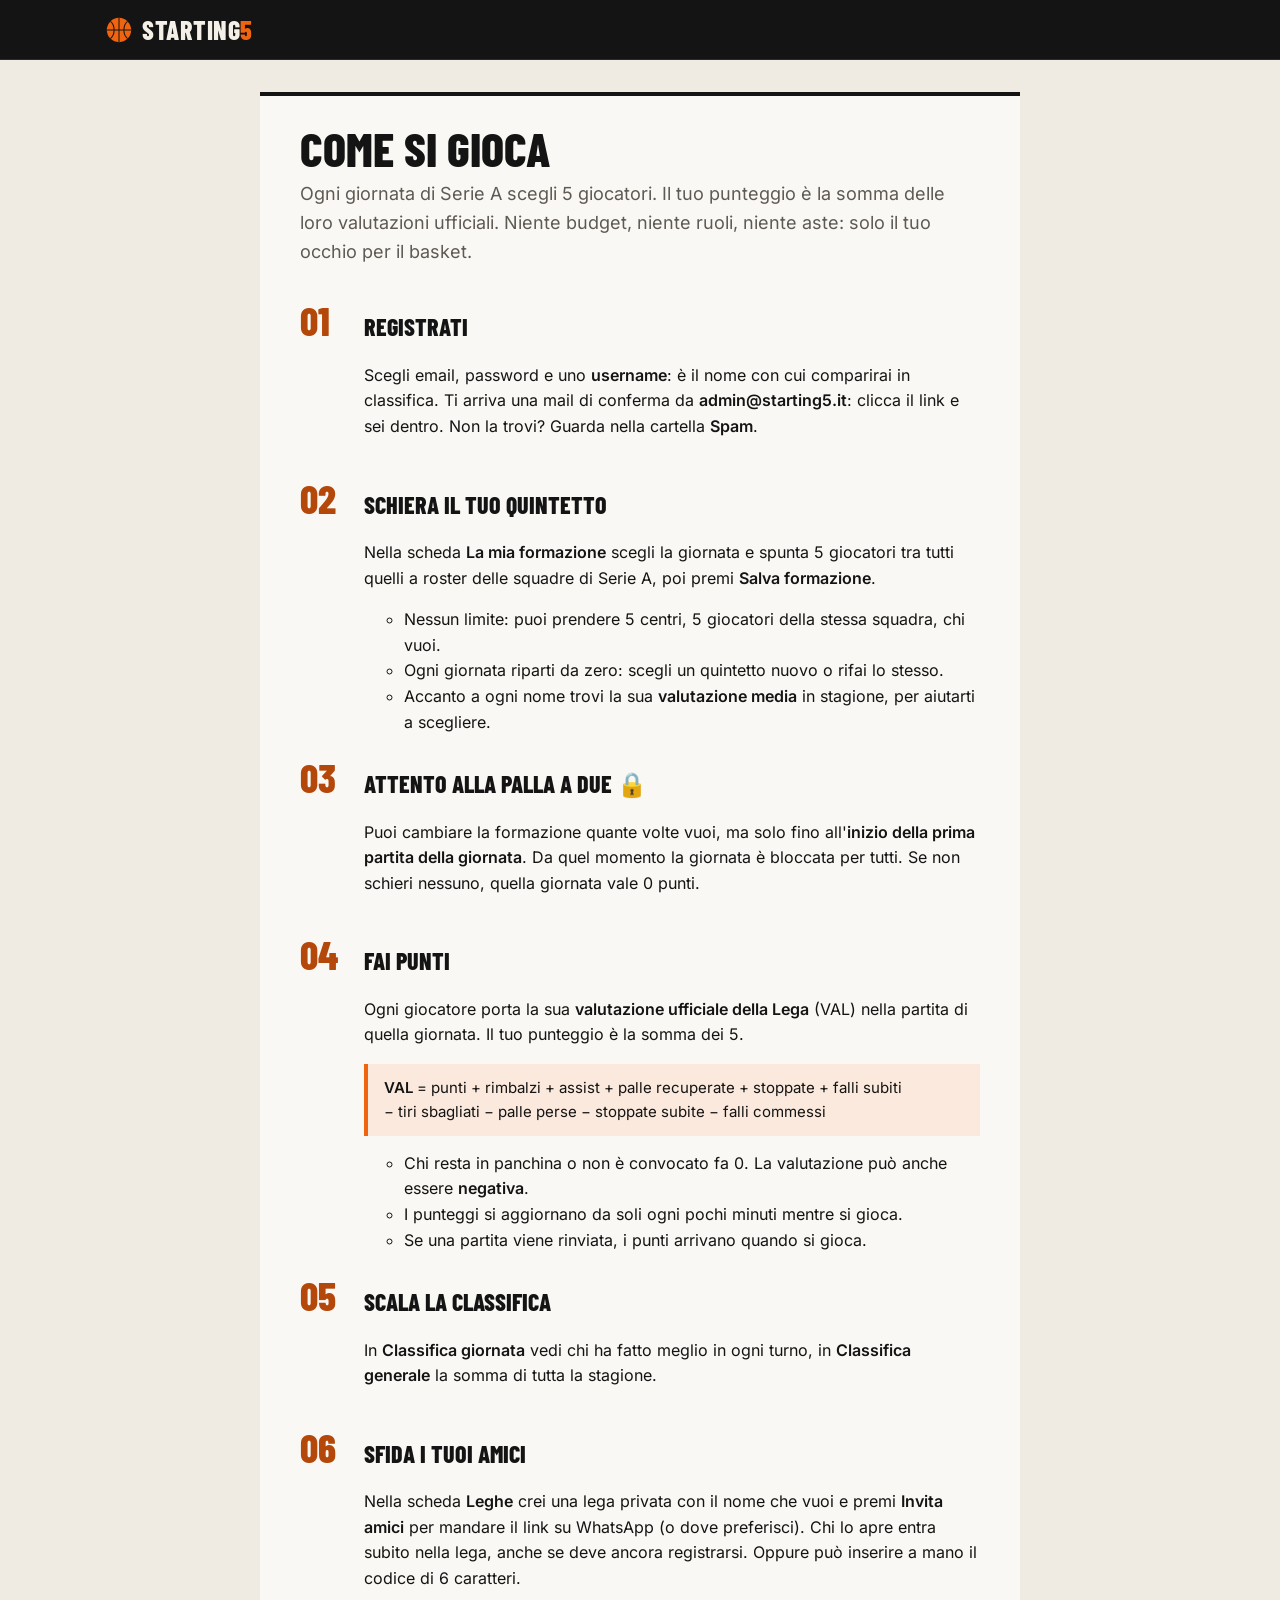
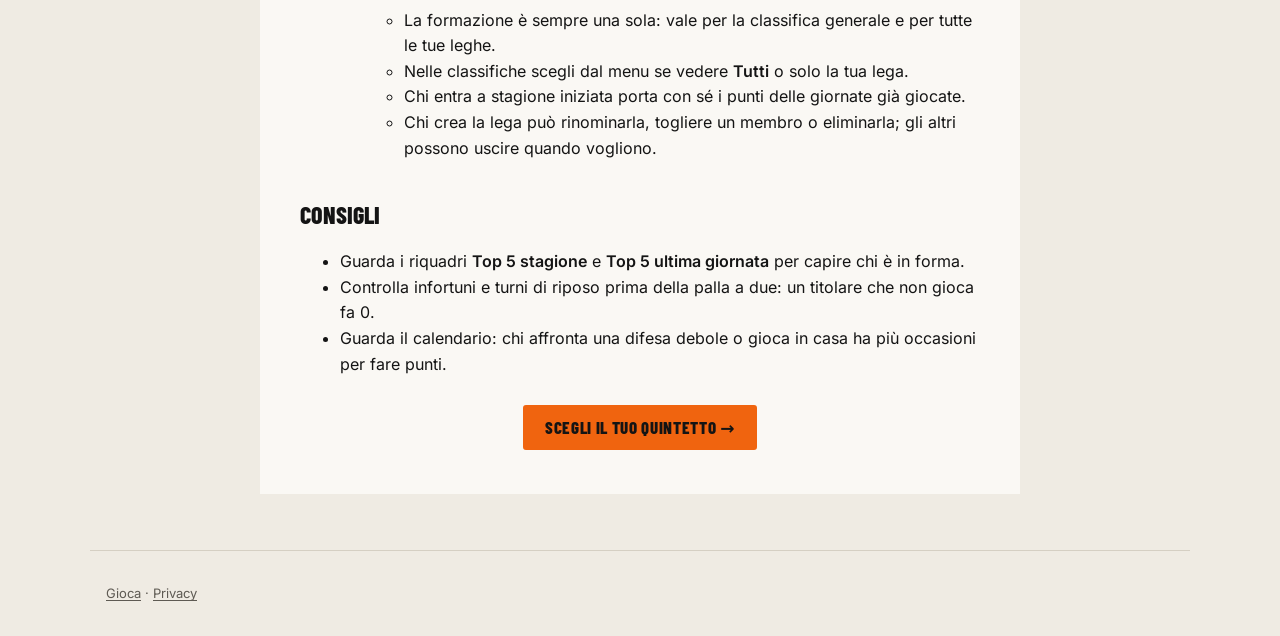
==== commit 40b68b4f: "Grafica v2: tabellino e tabellone, countdown alla chiusura formazioni Co-Authored-By: Claude Opus 5." ====
--- a/docs/come-si-gioca.html
+++ b/docs/come-si-gioca.html
@@ -7,7 +7,7 @@
   <meta name="description" content="Regole di Starting5: scegli 5 giocatori di Serie A ogni giornata, somma le valutazioni ufficiali della Lega e sfida i tuoi amici nelle leghe private.">
   <link rel="icon" href="data:image/svg+xml,%3Csvg xmlns='http://www.w3.org/2000/svg' viewBox='0 0 64 64'%3E%3Ccircle cx='32' cy='32' r='30' fill='%23f26b1d'/%3E%3Cg fill='none' stroke='%231a1206' stroke-width='3'%3E%3Cpath d='M2 32h60M32 2v60M11 11c12 10 12 32 0 42M53 11c-12 10-12 32 0 42'/%3E%3C/g%3E%3C/svg%3E">
   <link rel="stylesheet" href="fonts.css?v=6">
-  <link rel="stylesheet" href="style.css?v=13">
+  <link rel="stylesheet" href="style.css?v=15">
 </head>
 <body>
   <header class="topbar">
--- a/docs/style.css
+++ b/docs/style.css
@@ -1,25 +1,27 @@
+/* Look: printed box score + arena scoreboard. Flat ink, paper, one orange; square corners, rules instead of shadows. */
 :root {
-  --bg: #f7f4ef;
-  --surface: #ffffff;
-  --fg: #141a24;
-  --muted: #677084;
-  --line: #e6e1d8;
-  --accent: #f26b1d;
-  --accent-ink: #ffffff;
-  --navy: #0f1b2d;
-  --navy-2: #1c2f4a;
-  --gold: #e8b931;
-  --silver: #b7c0cc;
-  --bronze: #cd8a4f;
-  --radius: 14px;
-  --shadow: 0 1px 2px rgb(15 27 45 / .06), 0 8px 24px rgb(15 27 45 / .06);
+  --bg: #efebe3;
+  --surface: #faf8f4;
+  --fg: #141414;
+  --muted: #5e5a53;
+  --line: #d5cfc3;
+  --ink: #141414;          /* dark blocks: top bar, hero, scoreboard */
+  --on-ink: #f4f0e8;
+  --on-ink-muted: #a8a399;
+  --accent: #f0640f;       /* fills and text on ink */
+  --accent-text: #b4470a;  /* orange text on paper (4.5:1) */
+  --accent-ink: #141414;
+  --gold: #c9971a;
+  --silver: #8d96a3;
+  --bronze: #b06a33;
+  --radius: 3px;
   --display: 'Barlow Condensed', 'Arial Narrow', system-ui, sans-serif;
   color-scheme: light;
 }
 @media (prefers-color-scheme: dark) {
   :root {
-    --bg: #0c121c; --surface: #151d2a; --fg: #eef1f6; --muted: #98a2b5; --line: #263246;
-    --shadow: 0 1px 2px rgb(0 0 0 / .3), 0 8px 24px rgb(0 0 0 / .25);
+    --bg: #0e0e0e; --surface: #171716; --fg: #f1ede6; --muted: #a29d94; --line: #2d2c2a;
+    --ink: #050505; --accent-text: #ff8a45;
     color-scheme: dark;
   }
 }
@@ -27,86 +29,107 @@
 * { box-sizing: border-box; }
 [hidden] { display: none !important; } /* author display rules must never beat the hidden attribute */
 body { margin: 0; font: 16px/1.5 Inter, system-ui, sans-serif; background: var(--bg); color: var(--fg); -webkit-font-smoothing: antialiased; }
-h1, h2, .brand, .tabs button, .pos, .standings td:first-child, .slot em { font-family: var(--display); letter-spacing: .01em; }
+h1, h2, h3, .brand, .tabs button, .pos, .standings td:first-child, .slot em, button, a.button { font-family: var(--display); }
 small { color: var(--muted); }
 
 /* ---------- controls ---------- */
-button {
-  font: 600 15px/1 Inter, system-ui, sans-serif; padding: 12px 18px; border: 0; border-radius: 999px;
-  background: var(--accent); color: var(--accent-ink); cursor: pointer; transition: transform .1s, filter .15s, background .15s;
-}
-button:hover:not(:disabled), a.button:hover { filter: brightness(1.06); transform: translateY(-1px); box-shadow: 0 6px 16px color-mix(in srgb, var(--accent) 30%, transparent); }
-button.ghost:hover:not(:disabled), button.link:hover, .remove:hover { box-shadow: inset 0 0 0 1.5px currentColor; }
-button:active:not(:disabled), a.button:active { transform: translateY(1px); filter: brightness(.96); box-shadow: none; }
-a.button { transition: transform .1s, filter .15s, box-shadow .15s; }
-button:disabled { opacity: .45; cursor: not-allowed; }
-button:focus-visible, input:focus-visible, select:focus-visible, a:focus-visible { outline: 3px solid color-mix(in srgb, var(--accent) 55%, transparent); outline-offset: 2px; }
-button.ghost { background: transparent; color: inherit; box-shadow: inset 0 0 0 1.5px currentColor; }
-button.small { padding: 8px 14px; font-size: 14px; }
+button, a.button {
+  font: 800 17px/1 var(--display); text-transform: uppercase; letter-spacing: .04em; padding: 12px 20px; border: 2px solid var(--accent);
+  border-radius: var(--radius); background: var(--accent); color: var(--accent-ink); cursor: pointer; transition: background .15s, color .15s, border-color .15s;
+}
+button:hover:not(:disabled), a.button:hover { background: var(--fg); border-color: var(--fg); color: var(--bg); }
+button:active:not(:disabled) { transform: translateY(1px); }
+button:disabled { opacity: .4; cursor: not-allowed; }
+button:focus-visible, input:focus-visible, select:focus-visible, a:focus-visible, summary:focus-visible { outline: 3px solid var(--accent); outline-offset: 2px; }
+button.ghost { background: transparent; color: inherit; border-color: currentColor; }
+button.ghost:hover:not(:disabled) { background: var(--fg); color: var(--bg); border-color: var(--fg); }
+button.small { padding: 7px 12px; font-size: 15px; }
 input, select {
-  font: inherit; width: 100%; padding: 11px 14px; border: 1.5px solid var(--line); border-radius: 10px;
+  font: inherit; width: 100%; padding: 11px 12px; border: 1.5px solid var(--line); border-radius: var(--radius);
   background: var(--surface); color: var(--fg); transition: border-color .15s;
 }
-input:hover, select:hover { border-color: color-mix(in srgb, var(--fg) 25%, var(--line)); }
-input:focus, select:focus { border-color: var(--accent); }
-label { display: grid; gap: 6px; font-weight: 500; font-size: 14px; }
-.card { background: var(--surface); border-radius: var(--radius); box-shadow: var(--shadow); }
+input:hover, select:hover { border-color: var(--muted); }
+input:focus, select:focus { border-color: var(--fg); }
+label { display: grid; gap: 6px; font-weight: 600; font-size: 13px; text-transform: uppercase; letter-spacing: .06em; }
+label small { text-transform: none; letter-spacing: 0; font-weight: 400; }
+.card { background: var(--surface); border-radius: 0; border-top: 4px solid var(--fg); }
 
 /* ---------- top bar ---------- */
 .topbar {
   position: sticky; top: 0; z-index: 10; display: flex; justify-content: space-between; align-items: center;
-  padding: 12px max(16px, calc((100% - 1100px) / 2 + 16px)); background: var(--navy); color: #fff;
-}
-.brand { display: flex; align-items: center; gap: 10px; color: inherit; text-decoration: none; font-size: 26px; font-weight: 800; }
+  padding: 10px max(16px, calc((100% - 1100px) / 2 + 16px)); background: var(--ink); color: var(--on-ink);
+  border-bottom: 1px solid rgb(255 255 255 / .1);
+}
+.brand { display: flex; align-items: center; gap: 10px; color: inherit; text-decoration: none; font-size: 26px; font-weight: 800; letter-spacing: .02em; }
 .brand b { color: var(--accent); }
-.ball { width: 30px; height: 30px; }
-.ball circle, .hero-ball circle { fill: var(--accent); }
-.ball path, .hero-ball path { fill: none; stroke: #1a1206; stroke-width: 2.5; }
+.ball { width: 26px; height: 26px; }
+.ball circle { fill: var(--accent); }
+.ball path { fill: none; stroke: var(--ink); stroke-width: 2.5; }
 #account { display: flex; align-items: center; gap: 12px; }
 .user { font-weight: 600; }
+.topbar button.ghost { color: var(--on-ink); }
+.topbar button.ghost:hover:not(:disabled) { background: var(--on-ink); color: var(--ink); border-color: var(--on-ink); }
 
 /* ---------- hero ---------- */
-.hero { position: relative; overflow: hidden; color: #fff; background: radial-gradient(120% 140% at 85% 0%, var(--navy-2), var(--navy) 60%); }
+.hero { position: relative; overflow: hidden; color: var(--on-ink); background: var(--ink); }
 .court { position: absolute; inset: 0; width: 100%; height: 100%; }
-.court * { fill: none; stroke: rgb(255 255 255 / .07); stroke-width: 2; }
+.court * { fill: none; stroke: rgb(255 255 255 / .06); stroke-width: 2; }
 .hero-inner {
-  position: relative; max-width: 1100px; margin: 0 auto; padding: 56px 16px 64px;
-  display: grid; grid-template-columns: 1.2fr 1fr; gap: 40px; align-items: center;
-}
-.eyebrow { margin: 0 0 8px; color: var(--accent); font-weight: 600; text-transform: uppercase; letter-spacing: .12em; font-size: 13px; }
-.hero h1 { margin: 0; font-size: clamp(48px, 8vw, 88px); line-height: .92; font-weight: 800; text-transform: uppercase; }
+  position: relative; max-width: 1100px; margin: 0 auto; padding: 56px 16px 48px;
+  display: grid; grid-template-columns: 1.25fr 1fr; gap: 48px; align-items: center;
+}
+.eyebrow { margin: 0 0 14px; color: var(--on-ink-muted); font: 600 15px/1 var(--display); text-transform: uppercase; letter-spacing: .18em; }
+.eyebrow::before { content: ''; display: inline-block; width: 28px; height: 3px; margin: 0 10px 4px 0; background: var(--accent); vertical-align: middle; }
+.hero h1 { margin: 0; font-size: clamp(56px, 9vw, 112px); line-height: .86; font-weight: 800; text-transform: uppercase; letter-spacing: -.01em; }
 .hero h1 span { color: var(--accent); }
-.lead { max-width: 30em; margin: 20px 0 24px; color: #c9d2e0; font-size: 17px; }
-.rules { display: flex; flex-wrap: wrap; gap: 10px; margin: 0; padding: 0; list-style: none; }
-.rules li { padding: 8px 14px; border-radius: 999px; background: rgb(255 255 255 / .08); font-size: 14px; color: #dbe2ec; }
-.rules b { color: #fff; margin-right: 4px; }
-.hero-ball { position: absolute; right: -120px; top: 4px; width: 260px; height: 260px; opacity: .9; transform: rotate(-18deg); }
-
-.auth { position: relative; z-index: 1; display: grid; gap: 14px; padding: 28px; color: var(--fg); }
-.auth h2 { margin: 0; font-size: 32px; text-transform: uppercase; }
+.lead { max-width: 30em; margin: 22px 0 28px; color: var(--on-ink-muted); font-size: 17px; }
+/* the three rules as a stat line */
+.rules { display: flex; margin: 0; padding: 0; list-style: none; border-top: 1px solid rgb(255 255 255 / .15); }
+.rules li { flex: 1; display: grid; padding: 14px 16px 0 0; font-size: 13px; color: var(--on-ink-muted); text-transform: uppercase; letter-spacing: .06em; }
+.rules li + li { padding-left: 16px; border-left: 1px solid rgb(255 255 255 / .15); }
+.rules b { color: var(--on-ink); font: 800 40px/1 var(--display); letter-spacing: 0; }
+.hero-ball { display: none; }
+
+.auth { position: relative; z-index: 1; display: grid; gap: 14px; padding: 28px; color: var(--fg); border-top-color: var(--accent); }
+.auth h2 { margin: 0; font-size: 34px; line-height: 1; text-transform: uppercase; }
 .auth .row { display: flex; gap: 10px; }
 .auth .row button { flex: 1; }
 .auth button.ghost { color: var(--fg); }
 #auth-msg { margin: 0; min-height: 1.5em; font-size: 14px; color: var(--muted); }
 #auth-msg:empty { display: none; }
 
-/* logged in: compact hero, no ball/auth */
-.logged .hero-inner { padding: 28px 16px 54px; grid-template-columns: 1fr; }
-.logged .lead, .logged .rules, .logged .hero-ball { display: none; }
-.logged .hero h1 { font-size: clamp(36px, 5vw, 52px); }
+/* logged in: compact hero */
+.logged .hero-inner { padding: 28px 16px; grid-template-columns: 1fr; }
+.logged .lead, .logged .rules, .logged .howto-link { display: none; }
+.logged .hero h1 { font-size: clamp(40px, 6vw, 64px); }
 .logged .hero h1 br { display: none; }
+
+/* ---------- countdown to the lineup lock ---------- */
+.clock { position: relative; z-index: 1; margin-top: 28px; }
+.clock p { margin: 0 0 8px; font: 600 15px/1.2 var(--display); text-transform: uppercase; letter-spacing: .12em; color: var(--on-ink-muted); }
+.clock p b { color: var(--on-ink); }
+.digits { display: flex; gap: 6px; margin: 0; }
+.digits div { display: grid; justify-items: center; min-width: 68px; padding: 8px 6px 6px; background: #000; border: 1px solid rgb(255 255 255 / .12); border-radius: var(--radius); }
+.digits dd { margin: 0; font: 800 46px/1 var(--display); color: var(--accent); font-variant-numeric: tabular-nums; }
+.digits dt { order: 2; margin-top: 4px; font: 600 11px/1 Inter, system-ui, sans-serif; text-transform: uppercase; letter-spacing: .12em; color: var(--on-ink-muted); }
+.clock.soon .digits dd { color: #ff3b30; }
+.logged .clock { margin: 0; }
+.logged .hero-text { display: flex; flex-wrap: wrap; justify-content: space-between; align-items: end; gap: 20px 32px; }
 
 /* ---------- tabs ---------- */
 .tabs {
-  display: flex; gap: 6px; max-width: 1068px; margin: -26px auto 0; padding: 6px; position: relative; z-index: 2;
-  width: calc(100% - 32px); background: var(--surface); border-radius: 999px; box-shadow: var(--shadow); overflow-x: auto;
-}
-.tabs button { flex: 1; white-space: nowrap; background: transparent; color: var(--muted); font-size: 19px; font-weight: 600; padding: 10px 16px; }
-.tabs button:hover:not(.active) { transform: none; box-shadow: none; filter: none; color: var(--fg); background: color-mix(in srgb, var(--accent) 8%, transparent); }
-.tabs button.active { background: var(--navy); color: #fff; box-shadow: none; transform: none; }
-@media (prefers-color-scheme: dark) { .tabs button.active { background: var(--accent); } }
-
-main { max-width: 1100px; margin: 0 auto; padding: 28px 16px 16px; }
+  display: flex; max-width: 1100px; margin: 0 auto; padding: 0 16px; position: relative; z-index: 2;
+  border-bottom: 1px solid var(--line); overflow-x: auto;
+}
+.tabs button {
+  flex: none; white-space: nowrap; background: transparent; color: var(--muted); font-size: 19px; padding: 16px 16px 13px;
+  border: 0; border-bottom: 3px solid transparent; border-radius: 0;
+}
+.tabs button:hover:not(:disabled) { background: transparent; color: var(--fg); }
+.tabs button:hover:not(.active):not(:disabled) { border-color: var(--line); }
+.tabs button.active { color: var(--fg); border-color: var(--accent); }
+
+main { max-width: 1100px; margin: 0 auto; padding: 32px 16px 16px; }
 .hint { color: var(--muted); text-align: center; padding: 24px 0; }
 .bar { display: flex; flex-wrap: wrap; gap: 12px; align-items: end; margin-bottom: 16px; }
 .bar .select { min-width: 260px; }
@@ -114,186 +137,185 @@
 
 /* ---------- the five slots, drawn on a half court ---------- */
 .floor {
-  list-style: none; margin: 0 0 28px; padding: 28px; display: grid; grid-template-columns: repeat(5, 1fr); gap: 14px;
-  border-radius: var(--radius); box-shadow: var(--shadow); position: relative;
+  list-style: none; margin: 0 0 32px; padding: 28px; display: grid; grid-template-columns: repeat(5, 1fr); gap: 12px;
+  position: relative;
   background:
-    radial-gradient(circle at 50% 100%, transparent 118px, rgb(255 255 255 / .35) 119px 121px, transparent 122px),
-    repeating-linear-gradient(90deg, #d9a66b 0 46px, #d29d60 46px 92px);
+    radial-gradient(circle at 50% 100%, transparent 118px, rgb(255 255 255 / .4) 119px 121px, transparent 122px),
+    repeating-linear-gradient(90deg, #c99a63 0 46px, #c39258 46px 92px);
 }
 .slot {
   position: relative; display: grid; align-content: center; justify-items: center; gap: 2px; min-height: 132px; padding: 14px 10px;
-  border-radius: 12px; text-align: center; background: rgb(255 255 255 / .55); border: 2px dashed rgb(15 27 45 / .25); color: #3a2a17;
-}
-.slot small { color: #5c4630; }
-.slot.filled { background: var(--navy); border: 0; color: #fff; box-shadow: 0 6px 18px rgb(15 27 45 / .25); }
-.slot.filled small { color: #aeb9cb; }
+  border-radius: var(--radius); text-align: center; background: rgb(255 255 255 / .5); border: 2px dashed rgb(20 20 20 / .3); color: #2e2112;
+}
+.slot small { color: #4d3b26; }
+.slot.filled { background: var(--ink); border: 0; color: var(--on-ink); }
+.slot.filled small { color: var(--on-ink-muted); }
 .slot b { font-size: 15px; line-height: 1.2; }
-.pos {
-  display: grid; place-items: center; width: 34px; height: 34px; margin-bottom: 6px; border-radius: 50%;
-  background: var(--accent); color: #fff; font-size: 20px; font-weight: 800;
-}
-.slot em { font-style: normal; font-size: 34px; font-weight: 800; color: var(--accent); line-height: 1; margin-top: 6px; }
+.pos { display: block; margin-bottom: 6px; color: inherit; font-size: 28px; font-weight: 800; line-height: 1; opacity: .35; }
+.slot.filled .pos { color: var(--accent); opacity: 1; }
+.slot em { font-style: normal; font-size: 38px; font-weight: 800; color: var(--accent); line-height: 1; margin-top: 6px; font-variant-numeric: tabular-nums; }
 .remove {
-  position: absolute; top: 6px; right: 6px; width: 28px; height: 28px; padding: 0; border-radius: 50%;
-  background: rgb(255 255 255 / .12); color: #fff; font-size: 18px;
-}
+  position: absolute; top: 6px; right: 6px; width: 30px; height: 30px; padding: 0; border: 0;
+  background: transparent; color: var(--on-ink-muted); font: 400 22px/1 Inter, system-ui, sans-serif;
+}
+.remove:hover:not(:disabled) { background: rgb(255 255 255 / .12); color: var(--on-ink); }
 
 /* ---------- player picker ---------- */
-.sticky { position: sticky; top: 62px; z-index: 5; padding: 10px 0; background: var(--bg); }
+.sticky { position: sticky; top: 58px; z-index: 5; padding: 10px 0; background: var(--bg); }
 .sticky input { flex: 1; min-width: 200px; }
-#players { display: grid; grid-template-columns: repeat(auto-fill, minmax(280px, 1fr)); gap: 16px; }
-fieldset { margin: 0; padding: 16px; border: 0; background: var(--surface); border-radius: var(--radius); box-shadow: var(--shadow); }
-legend { float: left; width: 100%; margin-bottom: 8px; font: 800 20px/1.2 var(--display); text-transform: uppercase; }
+fieldset { margin: 0; padding: 16px 0 0; border: 0; background: transparent; border-top: 4px solid var(--fg); }
+legend { float: left; width: 100%; margin-bottom: 8px; font: 800 22px/1.2 var(--display); text-transform: uppercase; }
 fieldset label {
-  display: flex; align-items: center; gap: 10px; padding: 8px 10px; border-radius: 10px; font-weight: 400; font-size: 15px; cursor: pointer;
-}
-fieldset label:hover { background: color-mix(in srgb, var(--accent) 7%, transparent); }
-fieldset label:has(input:checked) { background: color-mix(in srgb, var(--accent) 14%, transparent); font-weight: 600; }
+  display: flex; align-items: center; gap: 12px; padding: 10px 10px; border-bottom: 1px solid var(--line); border-radius: 0;
+  font-weight: 400; font-size: 15px; text-transform: none; letter-spacing: 0; cursor: pointer;
+}
+fieldset label:hover { background: var(--surface); }
+fieldset label:has(input:checked) { background: var(--surface); box-shadow: inset 4px 0 0 var(--accent); font-weight: 600; }
 fieldset label:has(input:disabled) { opacity: .45; cursor: not-allowed; }
 fieldset input { width: 18px; height: 18px; accent-color: var(--accent); flex: none; }
 .nm { flex: 1; }
 
 /* ---------- standings ---------- */
-.standings { width: 100%; border-collapse: separate; border-spacing: 0; overflow: hidden; }
-.standings th { padding: 14px 18px; text-align: left; font-size: 12px; text-transform: uppercase; letter-spacing: .1em; color: var(--muted); border-bottom: 1px solid var(--line); }
-.standings td { padding: 14px 18px; border-bottom: 1px solid var(--line); }
+.standings { width: 100%; border-collapse: collapse; }
+.standings th { padding: 12px 16px; text-align: left; font-size: 12px; text-transform: uppercase; letter-spacing: .1em; color: var(--muted); border-bottom: 2px solid var(--fg); }
+.standings td { padding: 12px 16px; border-bottom: 1px solid var(--line); }
 .standings tr:last-child td { border-bottom: 0; }
-.standings th:last-child, .standings td:last-child { text-align: right; font-weight: 600; font-variant-numeric: tabular-nums; }
-.standings td:first-child { width: 64px; font-size: 22px; font-weight: 800; color: var(--muted); }
+.standings th:last-child, .standings td:last-child { text-align: right; font: 800 22px/1 var(--display); font-variant-numeric: tabular-nums; }
+.standings th:last-child { font: inherit; font-size: 12px; }
+.standings td:first-child { width: 64px; font-size: 24px; font-weight: 800; color: var(--muted); font-variant-numeric: tabular-nums; }
 .standings tbody tr:nth-child(1) td:first-child { color: var(--gold); }
 .standings tbody tr:nth-child(2) td:first-child { color: var(--silver); }
 .standings tbody tr:nth-child(3) td:first-child { color: var(--bronze); }
-.standings tr.me td { background: color-mix(in srgb, var(--accent) 10%, transparent); font-weight: 600; }
-
-footer { max-width: 1100px; margin: 24px auto 32px; padding: 0 16px; color: var(--muted); font-size: 13px; text-align: center; }
+.standings tr.me td { background: color-mix(in srgb, var(--accent) 12%, transparent); font-weight: 600; }
+.standings tr.me td:first-child { box-shadow: inset 4px 0 0 var(--accent); }
+
+footer { max-width: 1100px; margin: 40px auto 32px; padding: 20px 16px 0; border-top: 1px solid var(--line); color: var(--muted); font-size: 13px; }
 
 /* ---------- mobile ---------- */
 @media (max-width: 760px) {
-  .hero-inner { grid-template-columns: 1fr; padding: 36px 16px 56px; gap: 28px; }
-  .hero-ball { display: none; }
-  .floor { grid-template-columns: 1fr; padding: 16px; gap: 10px; }
+  .hero-inner { grid-template-columns: 1fr; padding: 36px 16px 32px; gap: 28px; }
+  .logged .hero-inner { grid-template-columns: 1fr; gap: 16px; padding: 24px 16px; }
+  .floor { grid-template-columns: 1fr; padding: 16px; gap: 8px; }
   .slot { min-height: 0; grid-template-columns: auto 1fr auto; justify-items: start; text-align: left; column-gap: 12px; padding: 10px 44px 10px 12px; }
-  .slot .pos { grid-row: span 2; margin: 0; }
-  .slot em { grid-row: span 2; grid-column: 3; margin: 0; font-size: 28px; }
+  .slot .pos { grid-row: span 2; margin: 0; align-self: center; }
+  .slot em { grid-row: span 2; grid-column: 3; margin: 0; font-size: 30px; align-self: center; }
   .slot:not(.filled) small { grid-row: span 2; }
   .remove { top: 50%; transform: translateY(-50%); }
-  .tabs { border-radius: 18px; }
-  .tabs button { font-size: 14px; padding: 8px 4px; white-space: normal; line-height: 1.1; border-radius: 14px; }
+  .tabs { padding: 0 8px; }
+  .tabs button { font-size: 15px; padding: 14px 8px 11px; }
   .slot b, .slot small { grid-column: 2; }
   .bar .select { min-width: 0; width: 100%; }
-  .sticky { top: 54px; }
+  .sticky { top: 52px; }
   .brand { font-size: 22px; }
+  .rules b { font-size: 32px; }
+  .digits div { min-width: 0; flex: 1; }
+  .digits dd { font-size: 38px; }
 }
 .standings td.empty { width: auto; text-align: center; font: 400 15px/1.5 Inter, system-ui, sans-serif; color: var(--muted); padding: 28px; }
 .slot small { align-self: center; }
 
 /* ---------- top 5 boxes + season average ---------- */
-.tops { display: grid; grid-template-columns: 1fr 1fr; gap: 16px; margin-bottom: 28px; }
-.top { padding: 18px 20px; }
-.top h3 { margin: 0 0 10px; font: 800 22px/1.2 var(--display); text-transform: uppercase; }
+.tops { display: grid; grid-template-columns: 1fr 1fr; gap: 24px; margin-bottom: 32px; }
+.top { padding: 16px 20px 8px; }
+.top h3, .games h3, .league-form h3, .league h3 { margin: 0 0 8px; font: 800 24px/1.1 var(--display); text-transform: uppercase; }
 .top h3 small { font: 500 13px/1 Inter, system-ui, sans-serif; text-transform: none; margin-left: 6px; }
 .top ol { margin: 0; padding: 0; list-style: none; counter-reset: top; }
-.top li { display: flex; align-items: center; gap: 12px; padding: 9px 0; border-top: 1px solid var(--line); counter-increment: top; }
+.top li { display: flex; align-items: center; gap: 14px; padding: 10px 0; border-top: 1px solid var(--line); counter-increment: top; }
 .top li:first-child { border-top: 0; }
-.top li::before { content: counter(top); width: 26px; height: 26px; flex: none; display: grid; place-items: center; border-radius: 50%; background: var(--navy); color: #fff; font: 800 15px/1 var(--display); }
-.top li:first-child::before { background: var(--accent); }
+.top li::before { content: counter(top); width: 18px; flex: none; color: var(--muted); font: 800 24px/1 var(--display); }
+.top li:first-child::before { color: var(--accent-text); }
 .top li.empty::before { content: none; }
 .top li.empty { color: var(--muted); }
 .top .nm { display: grid; line-height: 1.25; }
-.top b { font: 800 26px/1 var(--display); color: var(--accent); font-variant-numeric: tabular-nums; }
-.avg {
-  min-width: 42px; padding: 4px 8px; border-radius: 999px; text-align: center; flex: none;
-  background: color-mix(in srgb, var(--accent) 14%, transparent); color: var(--accent); font: 800 15px/1 var(--display);
-}
+.top b { font: 800 30px/1 var(--display); color: var(--fg); font-variant-numeric: tabular-nums; }
+.top li:first-child b { color: var(--accent-text); }
+.avg { min-width: 44px; text-align: right; flex: none; color: var(--fg); font: 800 22px/1 var(--display); font-variant-numeric: tabular-nums; }
 fieldset label .nm small { margin-left: 4px; font-size: 12px; }
 @media (max-width: 760px) { .tops { grid-template-columns: 1fr; } }
 
 /* privacy & account */
 .fine { margin: 0; font-size: 12px; color: var(--muted); }
 footer a, button.link { color: inherit; text-decoration: underline; }
-button.link { background: none; border: 0; padding: 0; font: inherit; cursor: pointer; box-shadow: none; }
+button.link { background: none; border: 0; padding: 0; font: inherit; text-transform: none; letter-spacing: 0; cursor: pointer; }
+button.link:hover:not(:disabled) { background: none; color: var(--fg); }
 .legal { max-width: 760px; margin: 0 auto; padding: 28px clamp(18px, 4vw, 40px); }
-.legal h1 { margin: 0; font-size: 40px; }
-.legal h2 { margin: 28px 0 6px; font-size: 22px; }
+.legal h1 { margin: 0; font-size: 48px; line-height: 1; text-transform: uppercase; }
+.legal h2 { margin: 28px 0 6px; font-size: 24px; text-transform: uppercase; }
 .legal p, .legal li { line-height: 1.6; }
-.legal a, .fine a { color: var(--accent); }
+.legal a, .fine a { color: var(--accent-text); }
 
 /* ---------- private leagues ---------- */
-.league-forms { display: grid; grid-template-columns: 1fr 1fr; gap: 16px; margin-bottom: 12px; }
-.league-form, .league { padding: 18px 20px; display: grid; gap: 12px; align-content: start; }
-.league-form h3, .league h3 { margin: 0; font: 800 22px/1.2 var(--display); text-transform: uppercase; }
+.league-forms { display: grid; grid-template-columns: 1fr 1fr; gap: 24px; margin-bottom: 12px; }
+.league-form, .league { padding: 16px 20px 20px; display: grid; gap: 12px; align-content: start; }
+.league-form h3, .league h3 { margin: 0; }
 .league-form button { justify-self: start; }
 #leagues-msg { min-height: 1.5em; margin: 0 0 12px; color: var(--muted); }
-#leagues-list { display: grid; grid-template-columns: repeat(auto-fill, minmax(300px, 1fr)); gap: 16px; }
+#leagues-list { display: grid; grid-template-columns: repeat(auto-fill, minmax(300px, 1fr)); gap: 24px; }
 #leagues-list > .hint { grid-column: 1 / -1; }
 .league header small { color: var(--muted); }
 .league code { font: 600 15px/1 ui-monospace, monospace; letter-spacing: .08em; color: var(--fg); }
 .league .row { display: flex; flex-wrap: wrap; gap: 8px; }
 .league summary { cursor: pointer; color: var(--muted); font-size: 14px; }
 .roster { list-style: none; margin: 8px 0 0; padding: 0; }
-.roster li { display: flex; align-items: center; gap: 8px; min-height: 40px; border-top: 1px solid var(--line); }
+.roster li { display: flex; align-items: center; gap: 8px; min-height: 44px; border-top: 1px solid var(--line); }
 .roster li span { flex: 1; }
-.roster .tag { font-size: 12px; font-weight: 600; color: var(--accent); }
-.roster button { padding: 6px 12px; font-size: 13px; }
-.invite { margin: 0; padding: 10px 12px; border-radius: 10px; background: color-mix(in srgb, var(--accent) 14%, transparent); font-size: 14px; }
+.roster .tag { font-size: 12px; font-weight: 600; color: var(--accent-text); }
+.invite { margin: 0; padding: 10px 12px; border-left: 4px solid var(--accent); background: color-mix(in srgb, var(--accent) 12%, transparent); font-size: 14px; }
 @media (max-width: 760px) { .league-forms { grid-template-columns: 1fr; } }
 
 /* ---------- come si gioca ---------- */
 .howto .lead-in { font-size: 18px; color: var(--muted); margin: 8px 0 20px; }
 .steps { list-style: none; margin: 0; padding: 0; counter-reset: step; }
-.steps > li { position: relative; padding: 4px 0 8px 56px; counter-increment: step; }
+.steps > li { position: relative; padding: 4px 0 8px 64px; counter-increment: step; }
 .steps > li::before {
-  content: counter(step); position: absolute; left: 0; top: 18px; width: 38px; height: 38px; display: grid; place-items: center;
-  border-radius: 50%; background: var(--accent); color: #fff; font: 800 20px/1 var(--display);
+  content: counter(step, decimal-leading-zero); position: absolute; left: 0; top: 14px;
+  color: var(--accent-text); font: 800 40px/1 var(--display);
 }
 .steps h2 { margin-top: 18px; }
-.formula { padding: 12px 16px; border-radius: 10px; background: color-mix(in srgb, var(--accent) 10%, transparent); font-size: 15px; }
+.formula { padding: 12px 16px; border-left: 4px solid var(--accent); background: color-mix(in srgb, var(--accent) 10%, transparent); font-size: 15px; }
 .cta { margin-top: 28px; text-align: center; }
-a.button { display: inline-block; padding: 12px 22px; border-radius: 999px; background: var(--accent); color: var(--accent-ink); font-weight: 600; text-decoration: none; }
+a.button { display: inline-block; text-decoration: none; }
 .legal a.button { color: var(--accent-ink); }
-.howto-link { margin: 14px 0 0; }
-.howto-link a { color: #fff; font-weight: 600; }
-@media (max-width: 760px) { .steps > li { padding-left: 48px; } .steps > li::before { width: 32px; height: 32px; font-size: 17px; } }
+.legal a.button:hover { color: var(--bg); }
+.howto-link { margin: 18px 0 0; }
+.howto-link a { color: var(--on-ink); font-weight: 600; }
+@media (max-width: 760px) { .steps > li { padding-left: 52px; } .steps > li::before { font-size: 32px; } }
 
 /* ---------- polish: hero entrance, link underlines, empty state ---------- */
-@keyframes rise { from { opacity: 0; transform: translateY(14px); } }
-.hero-text, .auth { animation: rise .6s cubic-bezier(.2, .7, .2, 1) both; }
-.auth { animation-delay: .12s; }
-.hero-ball { animation: rise .8s .2s both; }
-.howto-link a, footer a { text-decoration: none; background: linear-gradient(currentColor, currentColor) 0 100% / 0 1.5px no-repeat; transition: background-size .2s; }
-.howto-link a { background-size: 100% 1.5px; }
-.howto-link a:hover, footer a:hover { background-size: 100% 1.5px; }
-footer a { background-size: 100% 1px; }
-#login-hint { margin: 0; padding: 28px; border: 2px dashed var(--line); border-radius: var(--radius); }
+@keyframes rise { from { opacity: 0; transform: translateY(10px); } }
+.hero-text, .auth { animation: rise .5s cubic-bezier(.2, .7, .2, 1) both; }
+.auth { animation-delay: .1s; }
+.howto-link a, footer a { text-decoration: none; background: linear-gradient(currentColor, currentColor) 0 100% / 100% 1px no-repeat; transition: background-size .2s; }
+.howto-link a:hover { color: var(--accent); }
+#login-hint { margin: 0; padding: 28px; border: 2px dashed var(--line); }
 @media (prefers-reduced-motion: reduce) {
   *, *::before, *::after { animation: none !important; transition: none !important; }
 }
 @media (prefers-color-scheme: dark) {
-  .auth { background: var(--navy-2); box-shadow: 0 0 0 1px rgb(255 255 255 / .08), var(--shadow); }
-  .top li::before { background: var(--line); }
+  .card { border-top-color: var(--fg); }
+  .auth { border: 1px solid var(--line); border-top: 4px solid var(--accent); }
 }
 
 /* ---------- next day's games + opponent in the picker ---------- */
-.games { margin: -12px 0 28px; padding: 18px 20px; }
-.games h3 { margin: 0 0 10px; font: 800 22px/1.2 var(--display); text-transform: uppercase; }
+.games { margin: 0 0 32px; padding: 16px 20px 8px; }
 .games ul { margin: 0; padding: 0; list-style: none; display: grid; grid-template-columns: repeat(auto-fill, minmax(min(100%, 460px), 1fr)); column-gap: 32px; }
 .games li { display: grid; grid-template-columns: 92px 1fr auto 1fr; align-items: center; gap: 10px; padding: 10px 0; border-top: 1px solid var(--line); }
 .games li:nth-child(-n+2) { border-top: 0; }
 .games time { display: grid; color: var(--muted); font-size: 13px; line-height: 1.3; text-transform: capitalize; }
-.games time b { color: var(--fg); font-weight: 600; font-size: 15px; }
+.games time b { color: var(--fg); font: 800 20px/1 var(--display); font-variant-numeric: tabular-nums; }
 .games .team { display: grid; line-height: 1.25; font-weight: 500; }
 .games .team:last-child { text-align: right; }
-.games .team small { font: 800 15px/1.2 var(--display); color: var(--accent); }
+.games .team small { font: 600 14px/1.2 var(--display); color: var(--muted); font-variant-numeric: tabular-nums; }
 .games .dash { color: var(--muted); }
 #players { display: block; }
-#players fieldset { display: grid; grid-template-columns: repeat(auto-fill, minmax(min(100%, 440px), 1fr)); column-gap: 24px; }
+#players fieldset { display: grid; grid-template-columns: repeat(auto-fill, minmax(min(100%, 440px), 1fr)); column-gap: 32px; }
 #players legend { grid-column: 1 / -1; }
 #players .nm { display: grid; line-height: 1.3; }
 #players .meta { color: var(--muted); font-size: 13px; }
 #players .opp { font-size: 13px; color: var(--fg); }
-#players .opp b { font: 800 15px/1 var(--display); color: var(--accent); }
+#players .opp b { font: 800 15px/1 var(--display); color: var(--accent-text); }
 @media (max-width: 760px) {
   .games li { grid-template-columns: 1fr auto 1fr; row-gap: 4px; }
   .games li:nth-child(2) { border-top: 1px solid var(--line); }
-  .games time { grid-column: 1 / -1; display: flex; gap: 8px; }
-}
+  .games time { grid-column: 1 / -1; display: flex; gap: 8px; align-items: baseline; }
+}
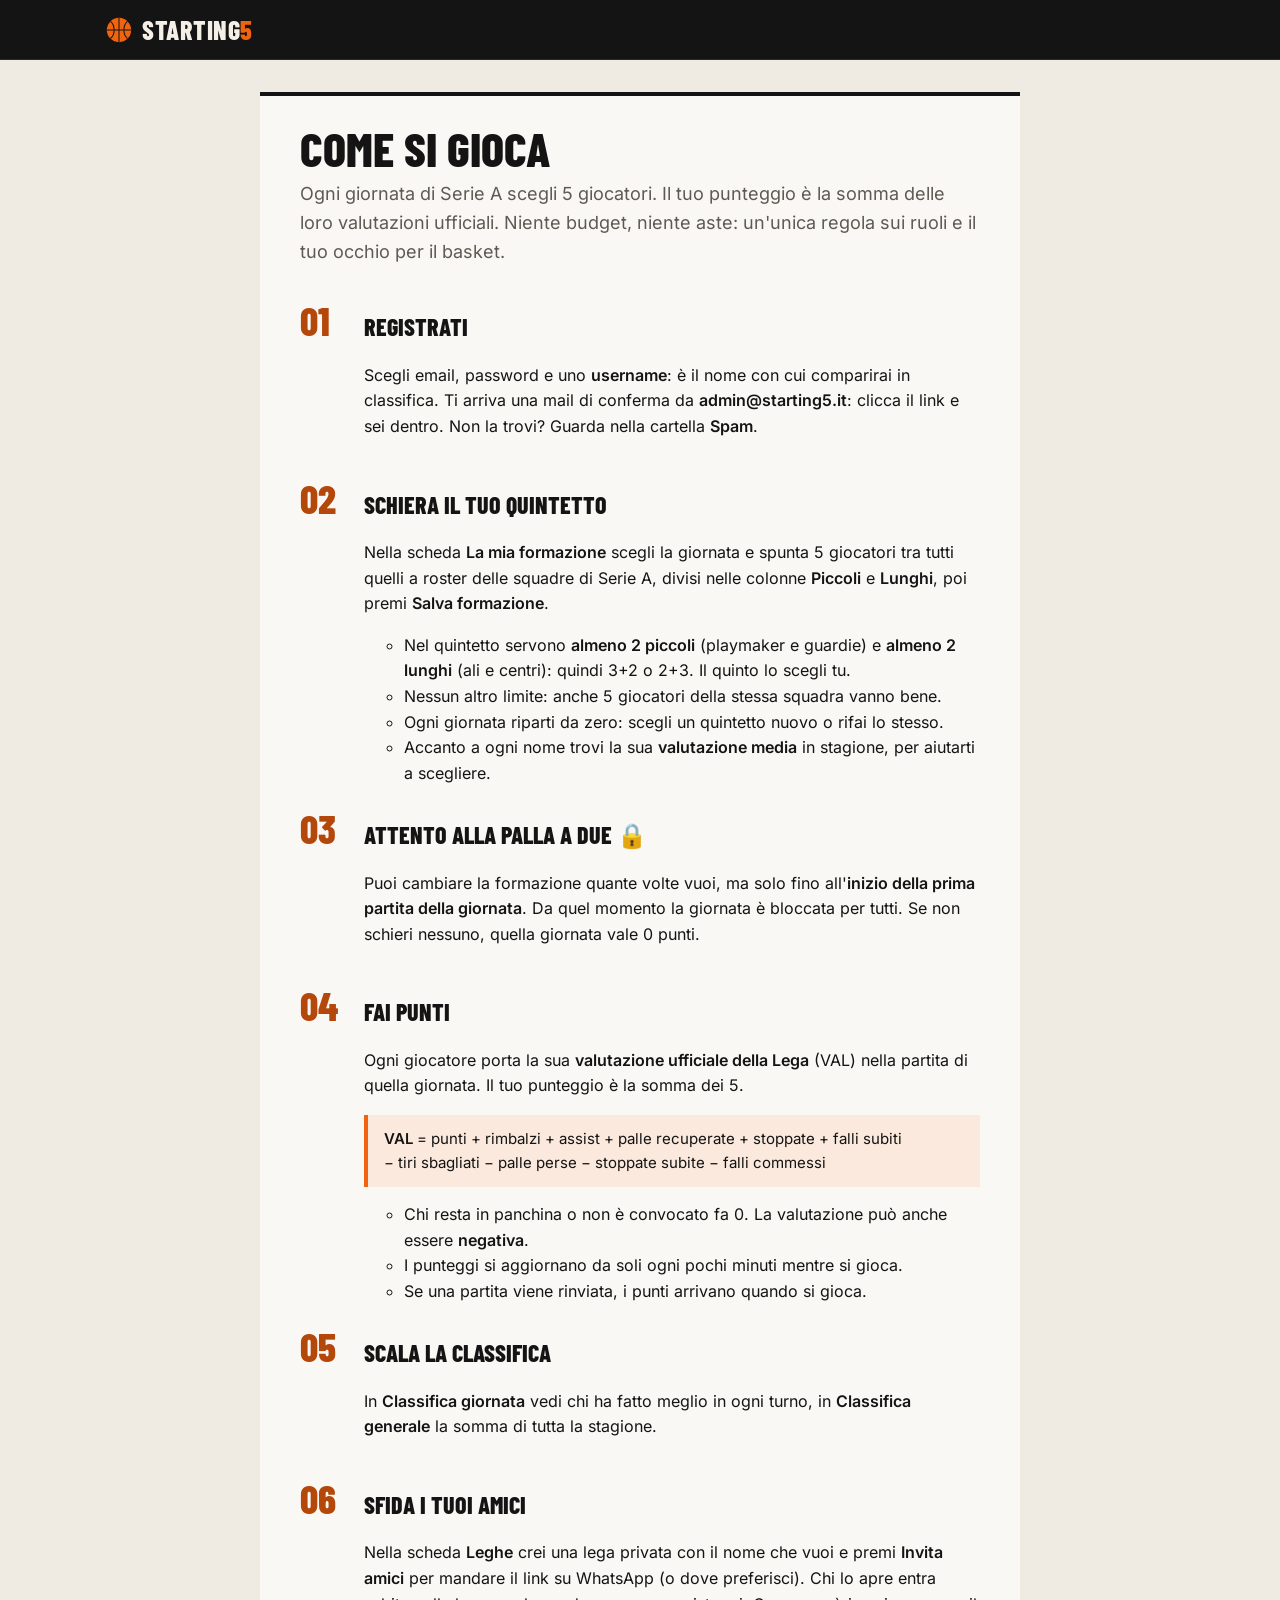
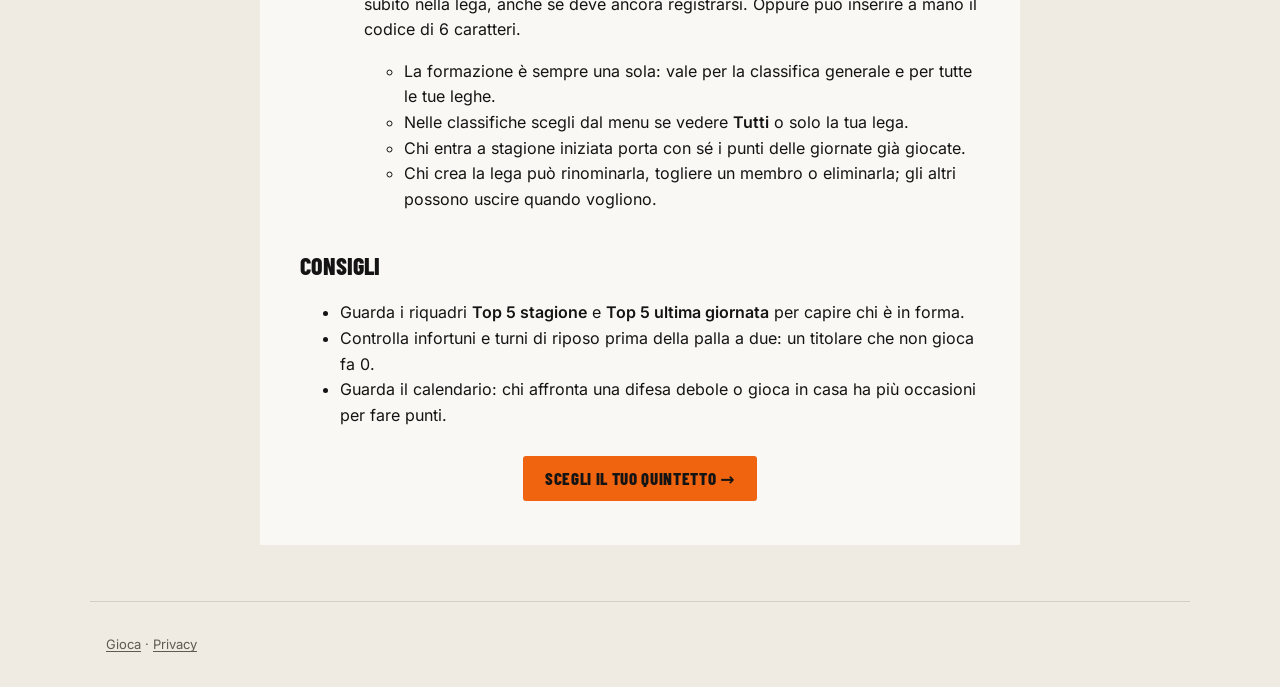
==== commit 7a560e83: "Ruoli nel quintetto: almeno 2 piccoli e 2 lunghi Selettore diviso in colonne Piccoli/Lunghi, save_li" ====
--- a/docs/come-si-gioca.html
+++ b/docs/come-si-gioca.html
@@ -7,7 +7,7 @@
   <meta name="description" content="Regole di Starting5: scegli 5 giocatori di Serie A ogni giornata, somma le valutazioni ufficiali della Lega e sfida i tuoi amici nelle leghe private.">
   <link rel="icon" href="data:image/svg+xml,%3Csvg xmlns='http://www.w3.org/2000/svg' viewBox='0 0 64 64'%3E%3Ccircle cx='32' cy='32' r='30' fill='%23f26b1d'/%3E%3Cg fill='none' stroke='%231a1206' stroke-width='3'%3E%3Cpath d='M2 32h60M32 2v60M11 11c12 10 12 32 0 42M53 11c-12 10-12 32 0 42'/%3E%3C/g%3E%3C/svg%3E">
   <link rel="stylesheet" href="fonts.css?v=6">
-  <link rel="stylesheet" href="style.css?v=15">
+  <link rel="stylesheet" href="style.css?v=17">
 </head>
 <body>
   <header class="topbar">
@@ -19,7 +19,7 @@
   <main>
     <article class="card legal howto">
       <h1>Come si gioca</h1>
-      <p class="lead-in">Ogni giornata di Serie A scegli 5 giocatori. Il tuo punteggio è la somma delle loro valutazioni ufficiali. Niente budget, niente ruoli, niente aste: solo il tuo occhio per il basket.</p>
+      <p class="lead-in">Ogni giornata di Serie A scegli 5 giocatori. Il tuo punteggio è la somma delle loro valutazioni ufficiali. Niente budget, niente aste: un'unica regola sui ruoli e il tuo occhio per il basket.</p>
 
       <ol class="steps">
         <li>
@@ -29,9 +29,10 @@
         </li>
         <li>
           <h2>Schiera il tuo quintetto</h2>
-          <p>Nella scheda <b>La mia formazione</b> scegli la giornata e spunta 5 giocatori tra tutti quelli a roster delle squadre di Serie A, poi premi <b>Salva formazione</b>.</p>
+          <p>Nella scheda <b>La mia formazione</b> scegli la giornata e spunta 5 giocatori tra tutti quelli a roster delle squadre di Serie A, divisi nelle colonne <b>Piccoli</b> e <b>Lunghi</b>, poi premi <b>Salva formazione</b>.</p>
           <ul>
-            <li>Nessun limite: puoi prendere 5 centri, 5 giocatori della stessa squadra, chi vuoi.</li>
+            <li>Nel quintetto servono <b>almeno 2 piccoli</b> (playmaker e guardie) e <b>almeno 2 lunghi</b> (ali e centri): quindi 3+2 o 2+3. Il quinto lo scegli tu.</li>
+            <li>Nessun altro limite: anche 5 giocatori della stessa squadra vanno bene.</li>
             <li>Ogni giornata riparti da zero: scegli un quintetto nuovo o rifai lo stesso.</li>
             <li>Accanto a ogni nome trovi la sua <b>valutazione media</b> in stagione, per aiutarti a scegliere.</li>
           </ul>
--- a/docs/style.css
+++ b/docs/style.css
@@ -307,9 +307,7 @@
 .games .team:last-child { text-align: right; }
 .games .team small { font: 600 14px/1.2 var(--display); color: var(--muted); font-variant-numeric: tabular-nums; }
 .games .dash { color: var(--muted); }
-#players { display: block; }
-#players fieldset { display: grid; grid-template-columns: repeat(auto-fill, minmax(min(100%, 440px), 1fr)); column-gap: 32px; }
-#players legend { grid-column: 1 / -1; }
+#players { display: grid; grid-template-columns: repeat(auto-fit, minmax(min(100%, 340px), 1fr)); column-gap: 32px; align-items: start; }
 #players .nm { display: grid; line-height: 1.3; }
 #players .meta { color: var(--muted); font-size: 13px; }
 #players .opp { font-size: 13px; color: var(--fg); }
@@ -319,3 +317,91 @@
   .games li:nth-child(2) { border-top: 1px solid var(--line); }
   .games time { grid-column: 1 / -1; display: flex; gap: 8px; align-items: baseline; }
 }
+
+/* ================= v3: motion ================= */
+html, body { overflow-x: clip; } /* the tilted ticker is wider than the page; clip (not hidden) keeps the sticky top bar working */
+
+/* hero: slanted bottom edge, leaning headline, orange stripes running off the right edge */
+.hero { clip-path: polygon(0 0, 100% 0, 100% calc(100% - 36px), 0 100%); padding-bottom: 36px; }
+.hero::after {
+  content: ''; position: absolute; top: 0; bottom: 0; right: -8%; width: 38%; pointer-events: none;
+  background: repeating-linear-gradient(115deg, transparent 0 34px, rgb(240 100 15 / .09) 34px 40px);
+  animation: stripes 18s linear infinite;
+}
+@keyframes stripes { to { background-position: 440px 0; } }
+.hero h1 { transform: skewX(-7deg); transform-origin: left bottom; }
+.hero h1 span { display: inline-block; animation: wipe .7s .25s cubic-bezier(.7, 0, .2, 1) both; }
+@keyframes wipe { from { clip-path: inset(0 100% 0 0); transform: translateX(-24px); } }
+.rules li { animation: rise .5s both; }
+.rules li:nth-child(2) { animation-delay: .1s; }
+.rules li:nth-child(3) { animation-delay: .2s; }
+
+/* LED ribbon */
+.ticker {
+  position: relative; z-index: 3; margin: -30px -20px 0; transform: rotate(-1.2deg);
+  background: var(--accent); color: var(--ink); overflow: hidden; white-space: nowrap;
+  font: 800 18px/1 var(--display); text-transform: uppercase; letter-spacing: .04em;
+}
+.track { display: inline-flex; align-items: center; padding: 11px 0; animation: ticker 60s linear infinite; }
+.ticker:hover .track { animation-play-state: paused; }
+.track span { padding: 0 6px; }
+.track b { color: var(--on-ink); background: var(--ink); padding: 2px 6px; margin: 0 2px; }
+.track i { width: 7px; height: 7px; margin: 0 18px; background: var(--ink); transform: rotate(45deg); flex: none; }
+@keyframes ticker { to { transform: translateX(-50%); } }
+.ticker + .tabs { margin-top: 12px; }
+
+/* countdown digits drop in when they change */
+.digits div { overflow: hidden; }
+.digits dd.flip { animation: flip .35s cubic-bezier(.2, .8, .2, 1); }
+@keyframes flip { from { transform: translateY(-60%); opacity: 0; } }
+.clock.soon .digits div { animation: alarm 1s steps(2) infinite; }
+@keyframes alarm { 50% { border-color: #ff3b30; } }
+
+/* tabs: underline grows out of the middle */
+.tabs button { position: relative; border-bottom-color: transparent !important; }
+.tabs button::after {
+  content: ''; position: absolute; left: 8px; right: 8px; bottom: -1px; height: 3px; background: var(--accent);
+  transform: scaleX(0); transition: transform .25s cubic-bezier(.2, .8, .2, 1);
+}
+.tabs button:hover:not(:disabled)::after { transform: scaleX(.35); background: var(--line); }
+.tabs button.active::after { transform: scaleX(1); background: var(--accent); }
+
+/* buttons: the dark fill sweeps in from the left, slanted */
+button:not(.link):not(.remove), a.button {
+  background-image: linear-gradient(115deg, var(--fg) 50%, transparent 50%); background-size: 250% 100%; background-position: 100% 0;
+  transition: background-position .3s cubic-bezier(.2, .8, .2, 1), color .2s, border-color .2s;
+}
+button:not(.link):not(.remove):hover:not(:disabled), a.button:hover { background-color: var(--accent); background-position: 0 0; }
+button.ghost:not(.link):hover:not(:disabled) { background-color: transparent; background-image: linear-gradient(115deg, var(--fg) 50%, transparent 50%); }
+.topbar button.ghost:hover:not(:disabled), .topbar button.ghost:not(.link) { background-image: linear-gradient(115deg, var(--on-ink) 50%, transparent 50%); }
+.tabs button:not(.link), .tabs button:not(.link):hover:not(:disabled) { background-image: none; }
+
+/* list rows nudge on hover */
+.top li, .standings tbody tr td, fieldset label { transition: transform .2s, background-color .2s; }
+.top li:hover { transform: translateX(6px); }
+.top li:hover::before { color: var(--accent-text); }
+
+/* a freshly picked player slams into the slot */
+.slot.pop { animation: pop .4s cubic-bezier(.3, 1.6, .5, 1); }
+@keyframes pop { from { transform: scale(.7) rotate(-4deg); opacity: 0; } }
+
+/* cards and rows slide in as they scroll into view (browsers without scroll timelines just show them) */
+@supports (animation-timeline: view()) {
+  .card, .standings tbody tr, #players label {
+    animation: rise linear both; animation-timeline: view(); animation-range: entry 0% entry 60%;
+  }
+}
+
+@media (max-width: 760px) {
+  .hero { clip-path: polygon(0 0, 100% 0, 100% calc(100% - 20px), 0 100%); padding-bottom: 20px; }
+  .ticker { margin-top: -18px; font-size: 16px; }
+  .hero::after { width: 60%; }
+}
+.tabs { scrollbar-width: none; }
+
+/* next opponent inside a picked slot: "vs CTU 0-8" at home, "@ TVB 6-2" away */
+.slot .vs { margin-top: 6px; padding: 3px 7px; border: 1px solid rgb(255 255 255 / .18); font: 600 14px/1 var(--display); letter-spacing: .06em; color: var(--on-ink); font-variant-numeric: tabular-nums; }
+@media (max-width: 760px) {
+  .slot .vs { grid-column: 2; justify-self: start; margin-top: 4px; }
+  .slot .pos, .slot em { grid-row: span 3; }
+}
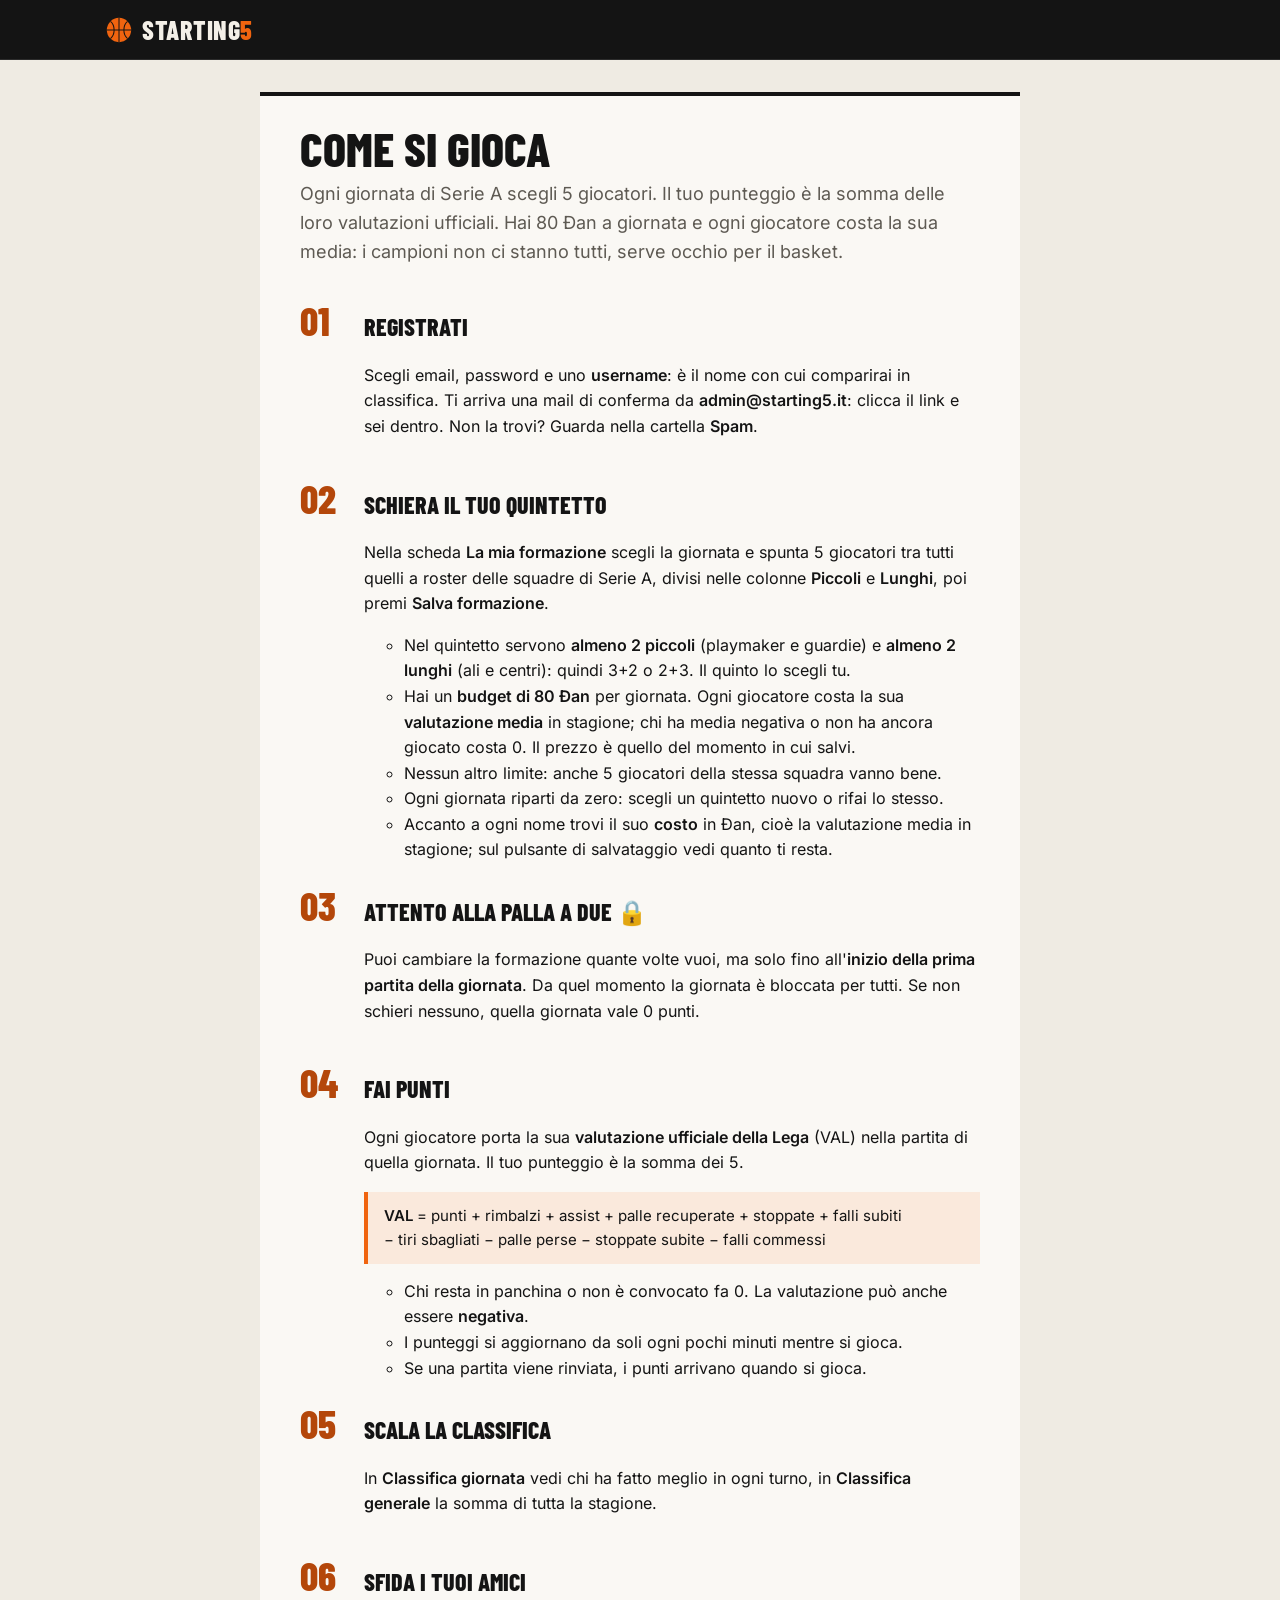
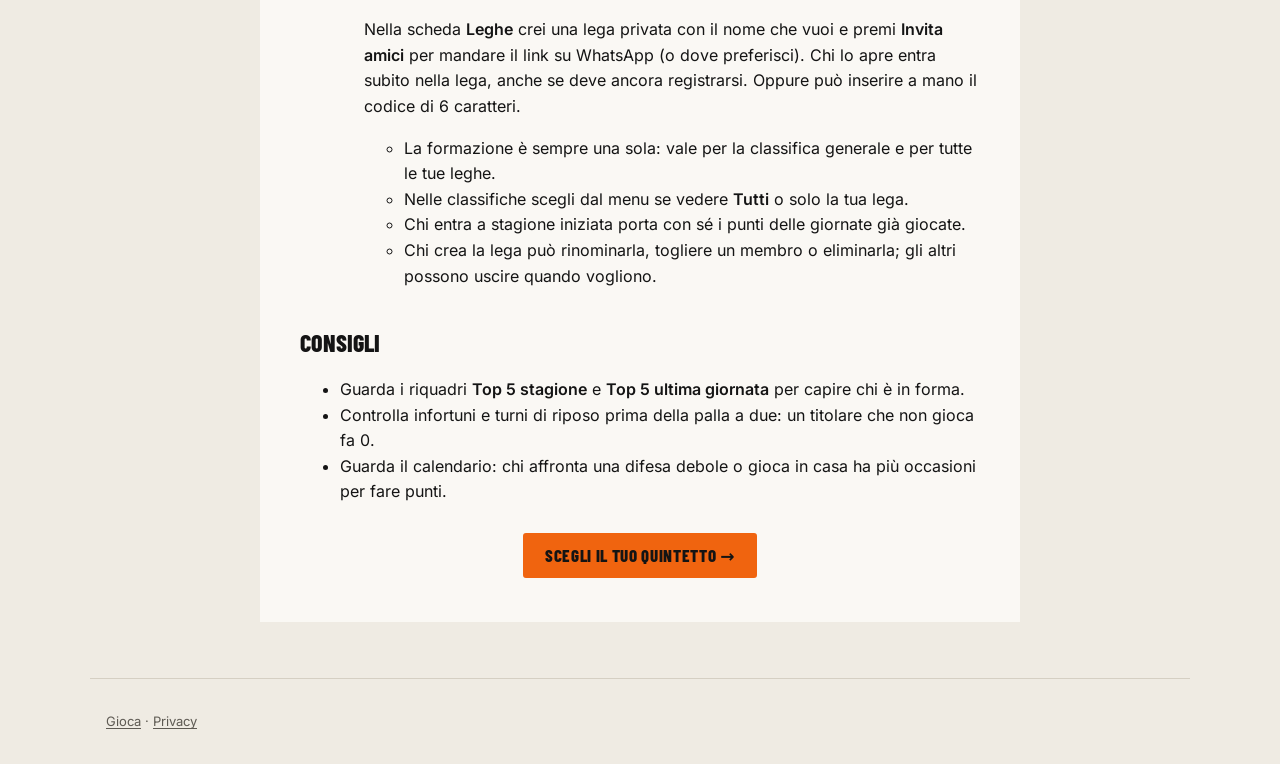
==== commit 060b9333: "Budget di 80 Ðan: ogni giocatore costa la sua media - save_lineup rifiuta le formazioni oltre budget" ====
--- a/docs/come-si-gioca.html
+++ b/docs/come-si-gioca.html
@@ -7,7 +7,7 @@
   <meta name="description" content="Regole di Starting5: scegli 5 giocatori di Serie A ogni giornata, somma le valutazioni ufficiali della Lega e sfida i tuoi amici nelle leghe private.">
   <link rel="icon" href="data:image/svg+xml,%3Csvg xmlns='http://www.w3.org/2000/svg' viewBox='0 0 64 64'%3E%3Ccircle cx='32' cy='32' r='30' fill='%23f26b1d'/%3E%3Cg fill='none' stroke='%231a1206' stroke-width='3'%3E%3Cpath d='M2 32h60M32 2v60M11 11c12 10 12 32 0 42M53 11c-12 10-12 32 0 42'/%3E%3C/g%3E%3C/svg%3E">
   <link rel="stylesheet" href="fonts.css?v=6">
-  <link rel="stylesheet" href="style.css?v=17">
+  <link rel="stylesheet" href="style.css?v=18">
 </head>
 <body>
   <header class="topbar">
@@ -19,7 +19,7 @@
   <main>
     <article class="card legal howto">
       <h1>Come si gioca</h1>
-      <p class="lead-in">Ogni giornata di Serie A scegli 5 giocatori. Il tuo punteggio è la somma delle loro valutazioni ufficiali. Niente budget, niente aste: un'unica regola sui ruoli e il tuo occhio per il basket.</p>
+      <p class="lead-in">Ogni giornata di Serie A scegli 5 giocatori. Il tuo punteggio è la somma delle loro valutazioni ufficiali. Hai 80 &ETH;an a giornata e ogni giocatore costa la sua media: i campioni non ci stanno tutti, serve occhio per il basket.</p>
 
       <ol class="steps">
         <li>
@@ -32,9 +32,10 @@
           <p>Nella scheda <b>La mia formazione</b> scegli la giornata e spunta 5 giocatori tra tutti quelli a roster delle squadre di Serie A, divisi nelle colonne <b>Piccoli</b> e <b>Lunghi</b>, poi premi <b>Salva formazione</b>.</p>
           <ul>
             <li>Nel quintetto servono <b>almeno 2 piccoli</b> (playmaker e guardie) e <b>almeno 2 lunghi</b> (ali e centri): quindi 3+2 o 2+3. Il quinto lo scegli tu.</li>
+            <li>Hai un <b>budget di 80 &ETH;an</b> per giornata. Ogni giocatore costa la sua <b>valutazione media</b> in stagione; chi ha media negativa o non ha ancora giocato costa 0. Il prezzo è quello del momento in cui salvi.</li>
             <li>Nessun altro limite: anche 5 giocatori della stessa squadra vanno bene.</li>
             <li>Ogni giornata riparti da zero: scegli un quintetto nuovo o rifai lo stesso.</li>
-            <li>Accanto a ogni nome trovi la sua <b>valutazione media</b> in stagione, per aiutarti a scegliere.</li>
+            <li>Accanto a ogni nome trovi il suo <b>costo</b> in &ETH;an, cioè la valutazione media in stagione; sul pulsante di salvataggio vedi quanto ti resta.</li>
           </ul>
         </li>
         <li>
--- a/docs/style.css
+++ b/docs/style.css
@@ -162,7 +162,14 @@
 
 /* ---------- player picker ---------- */
 .sticky { position: sticky; top: 58px; z-index: 5; padding: 10px 0; background: var(--bg); }
-.sticky input { flex: 1; min-width: 200px; }
+.sticky input { flex: 1; min-width: 140px; }
+.sticky select { width: auto; flex: none; }
+/* budget left: a small scoreboard block, red when over */
+.budget { display: flex; flex-direction: column; align-items: center; justify-content: center; flex: none; min-width: 96px; padding: 6px 12px;
+  background: var(--ink); color: var(--on-ink-muted); border-radius: var(--radius); }
+.budget small { font: 600 12px/1 var(--display); text-transform: uppercase; letter-spacing: .06em; }
+.budget b { font: 800 30px/1 var(--display); color: var(--accent); font-variant-numeric: tabular-nums; }
+.budget.over b { color: #ff3b30; }
 fieldset { margin: 0; padding: 16px 0 0; border: 0; background: transparent; border-top: 4px solid var(--fg); }
 legend { float: left; width: 100%; margin-bottom: 8px; font: 800 22px/1.2 var(--display); text-transform: uppercase; }
 fieldset label {
@@ -206,6 +213,8 @@
   .slot b, .slot small { grid-column: 2; }
   .bar .select { min-width: 0; width: 100%; }
   .sticky { top: 52px; }
+  .sticky #save { order: -1; flex: 1; } /* phone: budget + save on top, search + filter below */
+  .sticky .budget { order: -2; }
   .brand { font-size: 22px; }
   .rules b { font-size: 32px; }
   .digits div { min-width: 0; flex: 1; }
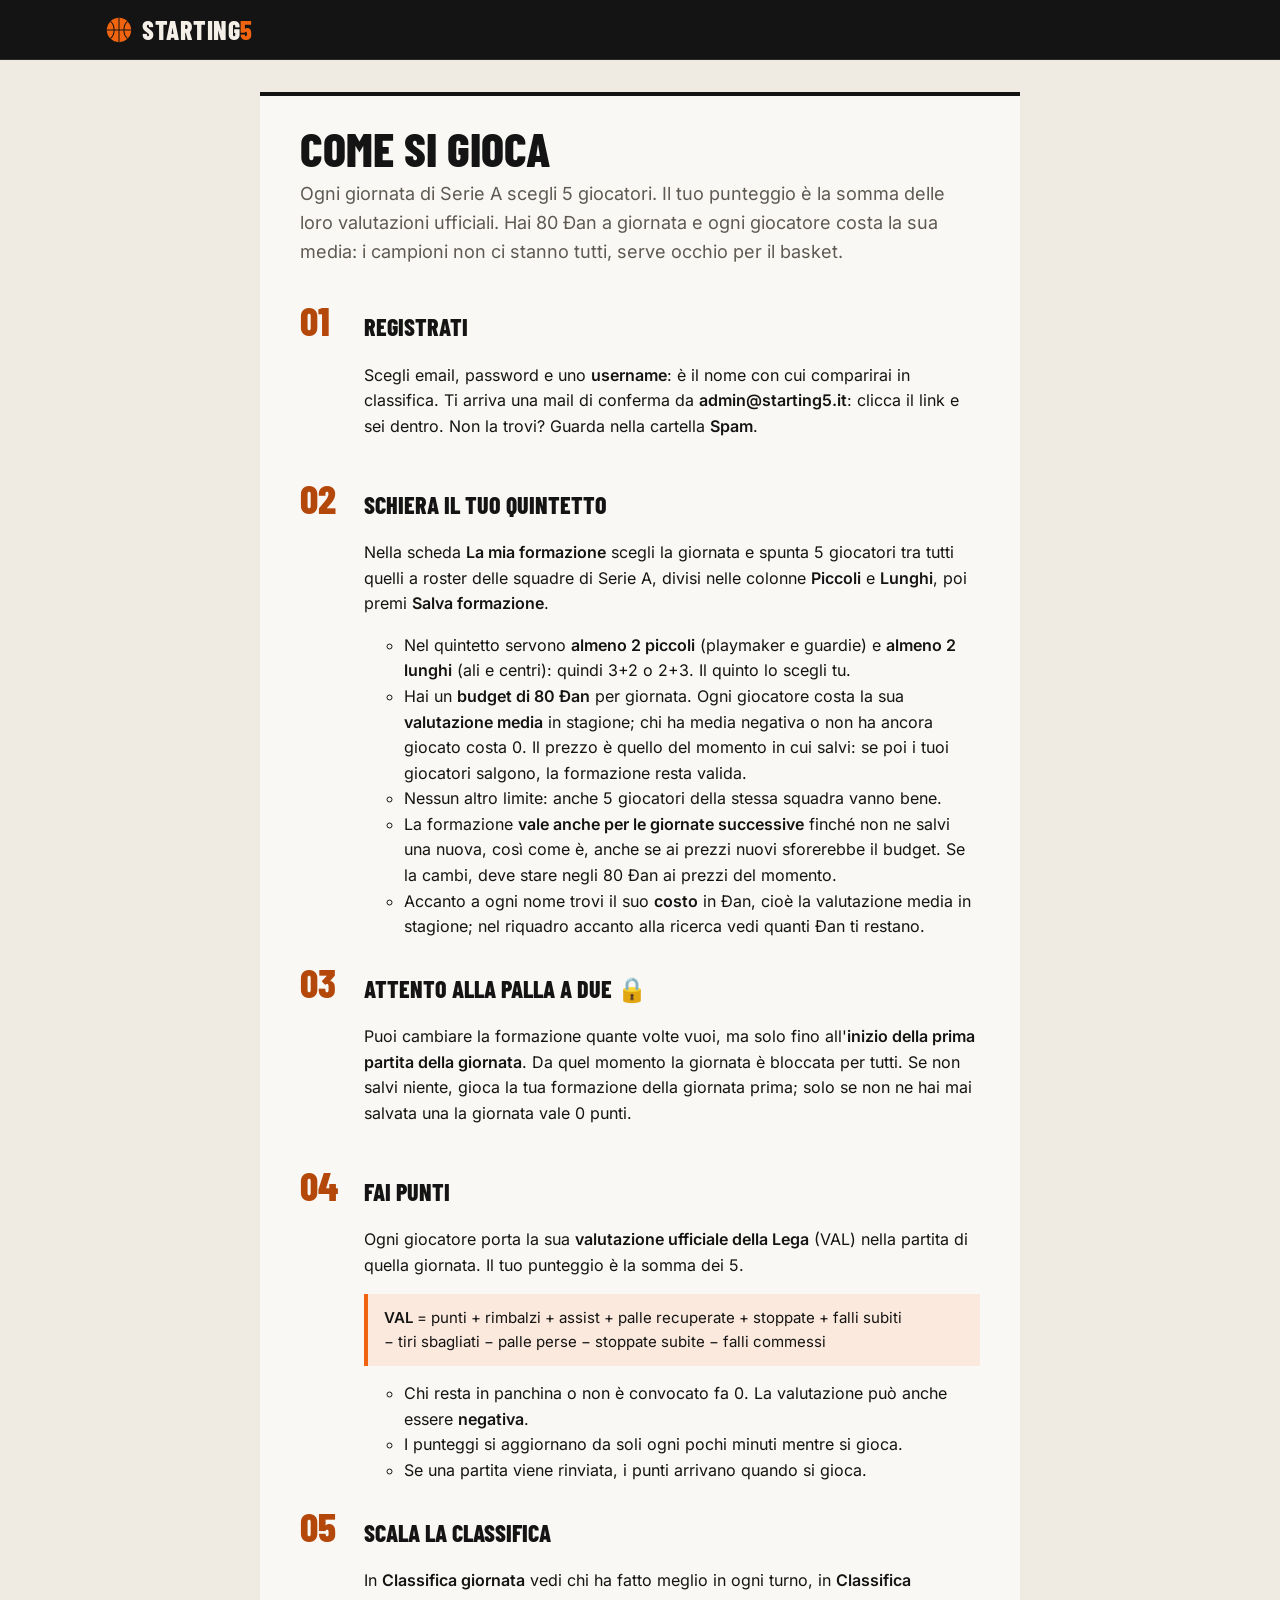
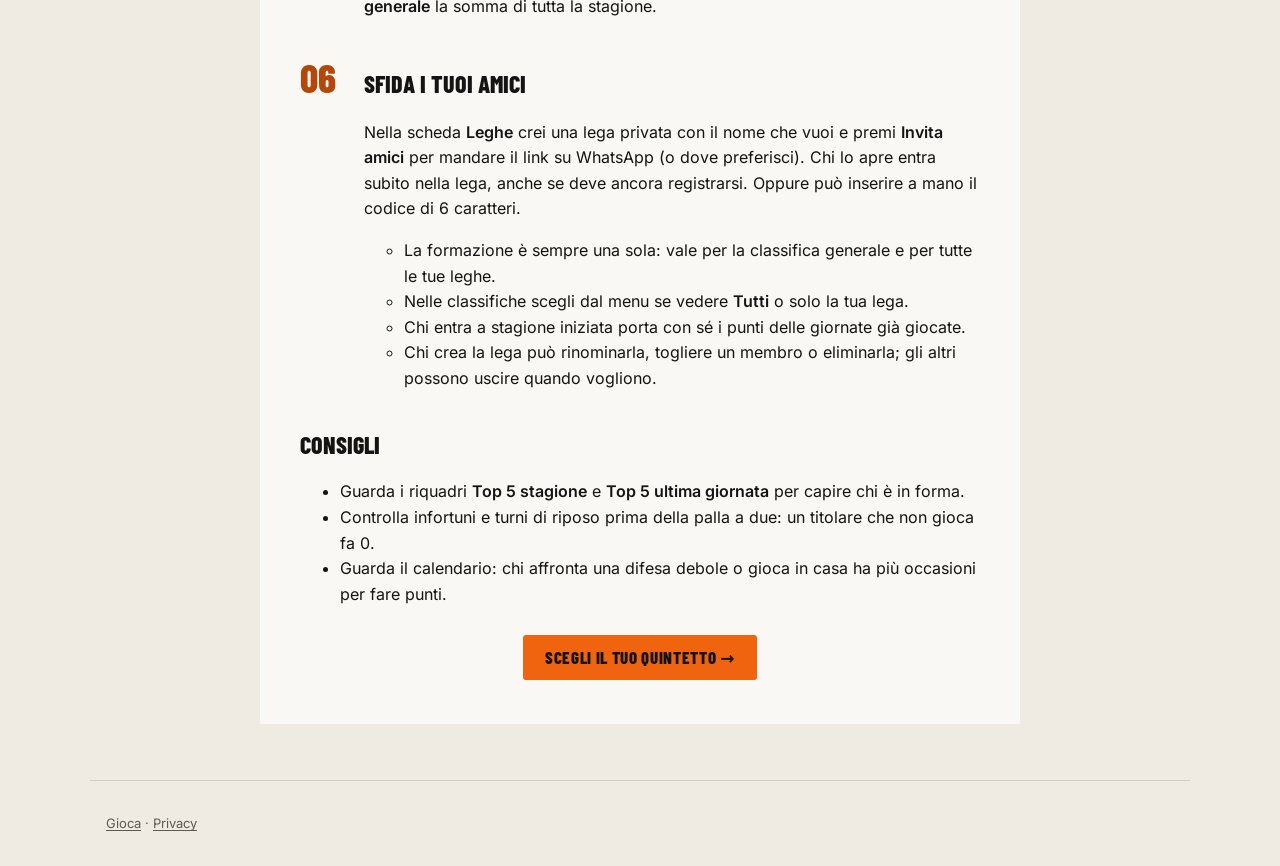
==== commit 709bffca: "Formazione valida anche per le giornate successive, si schiera solo la prossima - standings e my_lin" ====
--- a/docs/come-si-gioca.html
+++ b/docs/come-si-gioca.html
@@ -32,16 +32,16 @@
           <p>Nella scheda <b>La mia formazione</b> scegli la giornata e spunta 5 giocatori tra tutti quelli a roster delle squadre di Serie A, divisi nelle colonne <b>Piccoli</b> e <b>Lunghi</b>, poi premi <b>Salva formazione</b>.</p>
           <ul>
             <li>Nel quintetto servono <b>almeno 2 piccoli</b> (playmaker e guardie) e <b>almeno 2 lunghi</b> (ali e centri): quindi 3+2 o 2+3. Il quinto lo scegli tu.</li>
-            <li>Hai un <b>budget di 80 &ETH;an</b> per giornata. Ogni giocatore costa la sua <b>valutazione media</b> in stagione; chi ha media negativa o non ha ancora giocato costa 0. Il prezzo è quello del momento in cui salvi.</li>
+            <li>Hai un <b>budget di 80 &ETH;an</b> per giornata. Ogni giocatore costa la sua <b>valutazione media</b> in stagione; chi ha media negativa o non ha ancora giocato costa 0. Il prezzo è quello del momento in cui salvi: se poi i tuoi giocatori salgono, la formazione resta valida.</li>
             <li>Nessun altro limite: anche 5 giocatori della stessa squadra vanno bene.</li>
-            <li>Ogni giornata riparti da zero: scegli un quintetto nuovo o rifai lo stesso.</li>
-            <li>Accanto a ogni nome trovi il suo <b>costo</b> in &ETH;an, cioè la valutazione media in stagione; sul pulsante di salvataggio vedi quanto ti resta.</li>
+            <li>La formazione <b>vale anche per le giornate successive</b> finché non ne salvi una nuova, così come è, anche se ai prezzi nuovi sforerebbe il budget. Se la cambi, deve stare negli 80 &ETH;an ai prezzi del momento.</li>
+            <li>Accanto a ogni nome trovi il suo <b>costo</b> in &ETH;an, cioè la valutazione media in stagione; nel riquadro accanto alla ricerca vedi quanti &ETH;an ti restano.</li>
           </ul>
         </li>
         <li>
           <h2>Attento alla palla a due 🔒</h2>
           <p>Puoi cambiare la formazione quante volte vuoi, ma solo fino all'<b>inizio della prima partita della giornata</b>. Da quel momento la giornata è bloccata per tutti.
-            Se non schieri nessuno, quella giornata vale 0 punti.</p>
+            Se non salvi niente, gioca la tua formazione della giornata prima; solo se non ne hai mai salvata una la giornata vale 0 punti.</p>
         </li>
         <li>
           <h2>Fai punti</h2>
